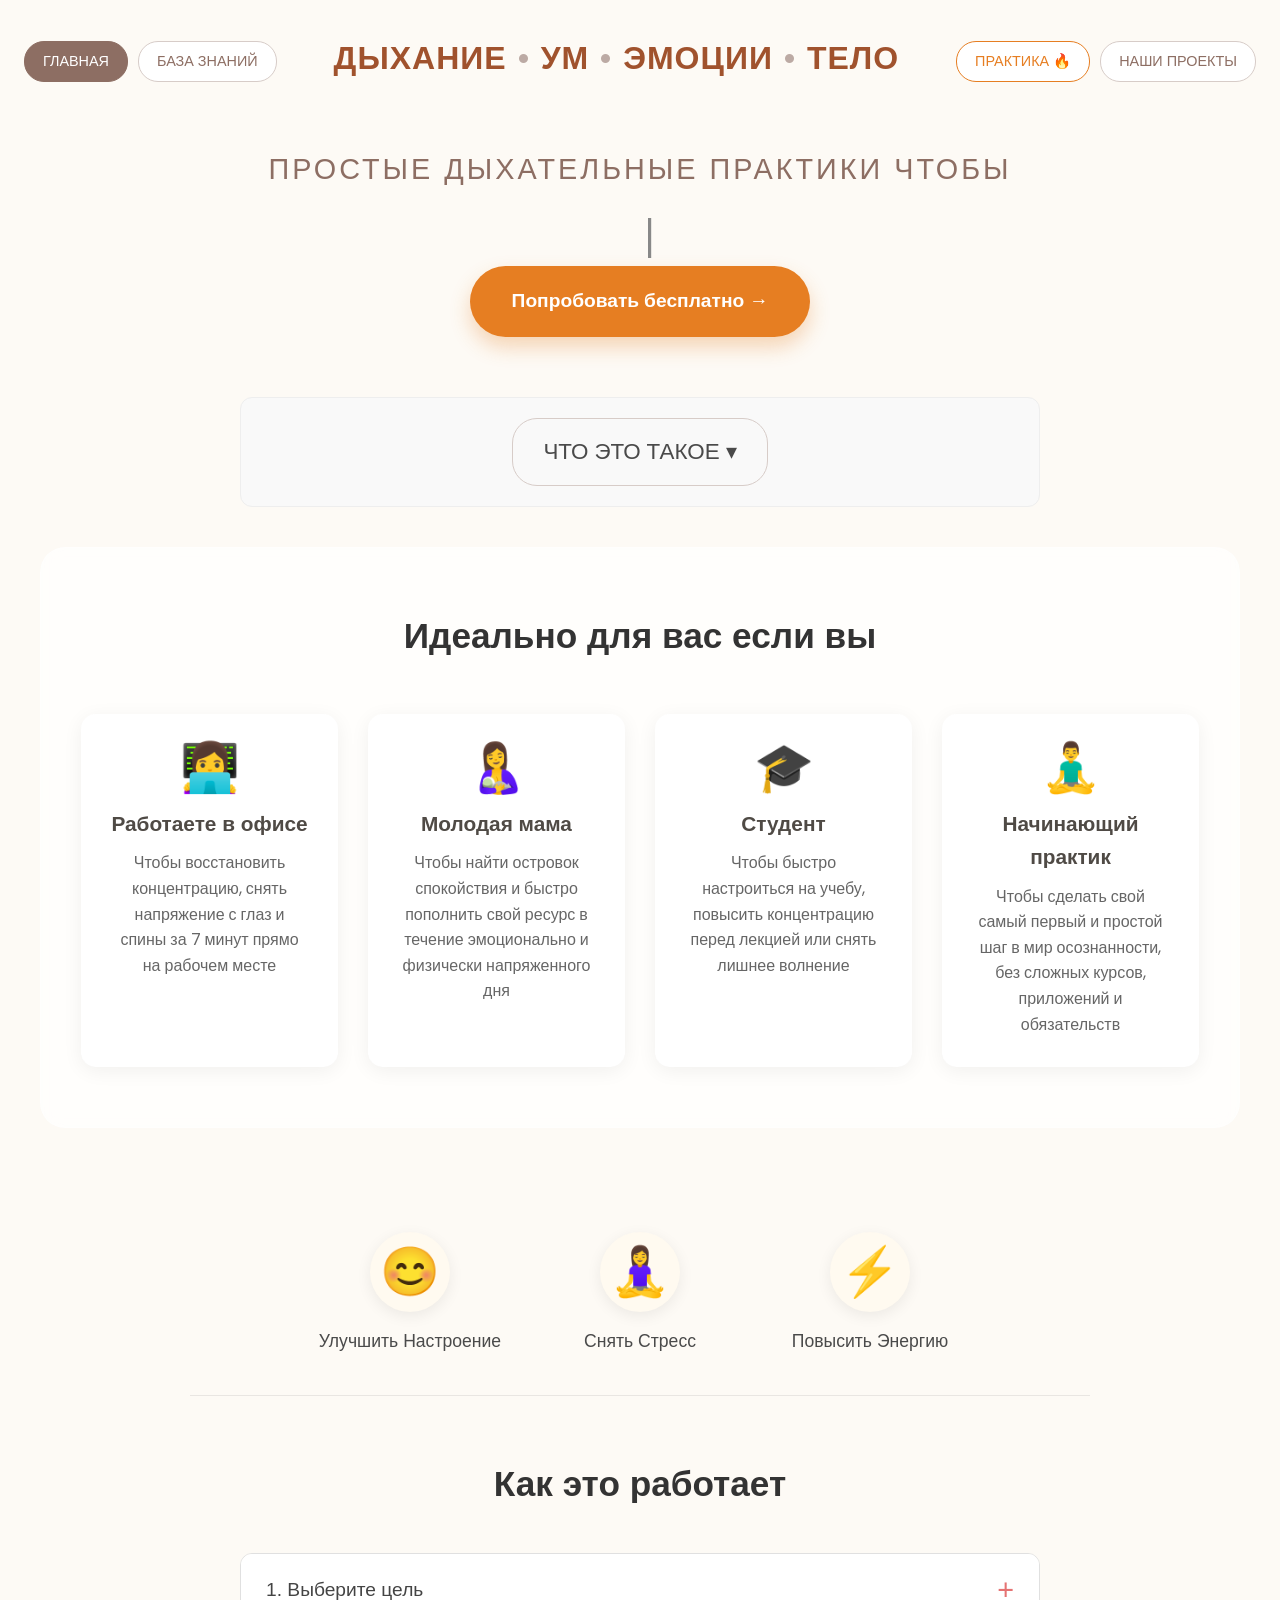
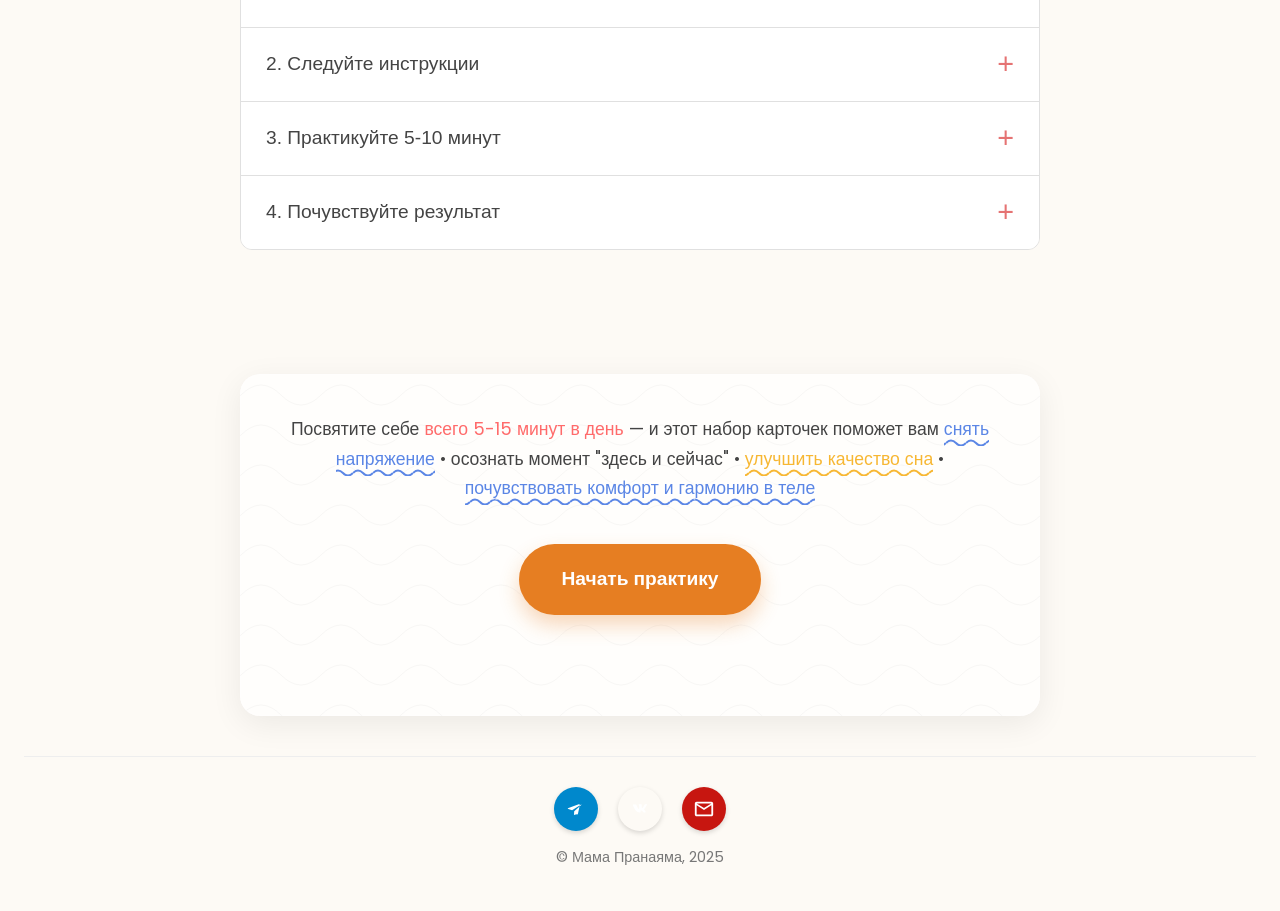
==== index.html @ 981c7efe "Add initial index.html structure and content" ====
<!DOCTYPE html>
<html lang="ru">
<head>
    <meta charset="UTF-8">
    <meta name="viewport" content="width=device-width, initial-scale=1.0">
    <title>Мама-Пранаяма — Главная</title>
    <link rel="preconnect" href="https://fonts.googleapis.com">
    <link rel="preconnect" href="https://fonts.gstatic.com" crossorigin>
    <link href="https://fonts.googleapis.com/css2?family=Poppins:wght@300;400;500;600;700&display=swap" rel="stylesheet">
    <link rel="stylesheet" href="style.css">
</head>
<body>
    <div class="container">
        <!-- HEADER -->
        <header class="site-header">
            <div class="top-nav-bar">
                <div class="nav-group-left">
                    <a href="index.html" class="nav-button current-page">ГЛАВНАЯ</a>
                    <a href="wiki.html" class="nav-button">БАЗА ЗНАНИЙ</a>
                </div>
                <h1 class="site-title">
                    <a class="site-title-link" href="index.html"> 
                      <span class="title-part">ДЫХАНИЕ</span><span class="title-separator"> • </span>
                      <span class="title-part">УМ</span><span class="title-separator"> • </span>
                      <span class="title-part">ЭМОЦИИ</span><span class="title-separator"> • </span>
                      <span class="title-part">ТЕЛО</span>
                    </a>
                </h1>
                <div class="nav-group-right">
                    <a href="practice.html" class="nav-button" style="border-color: #E67E22; color: #E67E22;">ПРАКТИКА 🔥</a>
                    <a href="projects.html" class="nav-button">НАШИ ПРОЕКТЫ</a>
                </div>
            </div>

            <!-- HERO SECTION -->
            <div class="hero-text-container">
                <div class="typing-headline-multiline">
                    <span class="headline-static-part">ПРОСТЫЕ ДЫХАТЕЛЬНЫЕ ПРАКТИКИ ЧТОБЫ</span>
                    <span class="typing-effect"></span>
                </div>
            </div>

            <!-- MAIN CTA BUTTON (NEW) -->
            <div class="hero-cta-container">
                <a href="practice.html" class="cta-button-main">Попробовать бесплатно →</a>
            </div>
        </header>

        <main>
            <!-- БЛОК: ЧТО ЭТО ТАКОЕ -->
            <section class="pranayama-explainer-section standalone">
                <div class="explainer-toggle">
                    ЧТО ЭТО ТАКОЕ <span class="arrow"> ▾ </span>
                </div>
                <div class="explainer-content">
                    <p><strong> Это - Пранаяма, древнее искусство управления жизненной энергией через дыхание для достижения физического здоровья, эмоционального равновесия, ясности ума</strong></p>
                    <p>С помощью этих техник вы научитесь дышать глубже и свободнее, снимать напряжение в теле и уме, и снижать уровень гормонов стресса</p>
                    <p><strong> Дыхание – это естественный способ управлять своим состоянием. С помощью карточек вы сможете освоить способы дыхания, чтобы чувствовать себя лучше – здесь и сейчас, без специальной подготовки 😀</strong></p>
                </div>
            </section>

            <!-- БЛОК: ДЛЯ КОГО -->
            <section class="for-whom-section">
                <h2>Идеально для вас если вы</h2>
                <div class="audience-container">
                    <div class="audience-card">
                        <div class="audience-icon">👩‍💻</div>
                        <h3>Работаете в офисе</h3>
                        <p>Чтобы восстановить концентрацию, снять напряжение с глаз и спины за 7 минут прямо на рабочем месте</p>
                    </div>
                    <div class="audience-card">
                        <div class="audience-icon">🤱</div>
                        <h3>Молодая мама</h3>
                        <p>Чтобы найти островок спокойствия и быстро пополнить свой ресурс в течение эмоционально и физически напряженного дня</p>
                    </div>
                    <div class="audience-card">
                        <div class="audience-icon">🎓</div>
                        <h3>Студент</h3>
                        <p>Чтобы быстро настроиться на учебу, повысить концентрацию перед лекцией или снять лишнее волнение</p>
                    </div>
                    <div class="audience-card">
                        <div class="audience-icon">🧘‍♂️</div>
                        <h3>Начинающий практик</h3>
                        <p>Чтобы сделать свой самый первый и простой шаг в мир осознанности, без сложных курсов, приложений и обязательств</p>
                    </div>
                </div>
            </section>

            <!-- БЛОК: БЫСТРЫЕ ВЫГОДЫ -->
            <section class="quick-benefits-section">
                <div class="benefit-item">
                    <div class="benefit-icon">😊</div>
                    <h3 class="benefit-title">Улучшить Настроение</h3>
                </div>
                <div class="benefit-item">
                    <div class="benefit-icon">🧘‍♀️</div>
                    <h3 class="benefit-title">Снять Стресс</h3>
                </div>
                <div class="benefit-item">
                    <div class="benefit-icon">⚡️</div>
                    <h3 class="benefit-title">Повысить Энергию</h3>
                </div>
            </section>
            
            <!-- БЛОК: КАК ЭТО РАБОТАЕТ -->
            <section class="how-it-works-accordion-section">
                <h2>Как это работает</h2>
                <div class="accordion-container">
                    <!-- Steps 1-4 Content (Preserved) -->
                    <div class="accordion-item">
                        <button class="accordion-header"><span class="accordion-title">1. Выберите цель</span><span class="accordion-icon">+</span></button>
                        <div class="accordion-content"><div class="content-inner"><img src="./images/placeholder-1.png" alt="Выбор цели" class="accordion-image"><p>Почувствовали негатив? Нужен покой? Хотите получить мощный энергетический буст —> жмите тег и выбирайте карточку</p></div></div>
                    </div>
                    <div class="accordion-item">
                        <button class="accordion-header"><span class="accordion-title">2. Следуйте инструкции</span><span class="accordion-icon">+</span></button>
                        <div class="accordion-content"><div class="content-inner"><img src="./images/placeholder-2.png" alt="Инструкция" class="accordion-image"><p>На каждой карточке простое и понятное описание техники</p></div></div>
                    </div>
                    <div class="accordion-item">
                        <button class="accordion-header"><span class="accordion-title">3. Практикуйте 5-10 минут</span><span class="accordion-icon">+</span></button>
                        <div class="accordion-content"><div class="content-inner"><img src="./images/icon-timer.svg" alt="Таймер" class="accordion-image"><p>Уделите себе всего несколько минут в любое время дня</p></div></div>
                    </div>
                    <div class="accordion-item">
                        <button class="accordion-header"><span class="accordion-title">4. Почувствуйте результат</span><span class="accordion-icon">+</span></button>
                        <div class="accordion-content"><div class="content-inner"><img src="./images/icon-result.svg" alt="Результат" class="accordion-image"><p>Ощутите мгновенное изменение своего состояния</p></div></div>
                    </div>
                </div>
            </section>

             <!-- БЛОК: ПРОДУКТ ИНТРО -->
            <section class="product-intro-section">
                <p class="intro-text">
                    Посвятите себе <span style="color: #FF6B6B;">всего 5-15 минут в день</span> — и этот набор карточек поможет вам
                    <span class="highlight-wavy color-blue">снять напряжение</span>
                    • осознать момент "здесь и сейчас" • <span class="highlight-wavy color-orange">улучшить качество сна</span>
                    • <span class="highlight-wavy color-blue">почувствовать комфорт и гармонию в теле</span>
                </p>
                <div class="hero-cta-container">
                    <a href="practice.html" class="cta-button-main">Начать практику</a>
                </div>
            </section>
        </main>

        <!-- FOOTER -->
        <footer>     
            <div class="contact-buttons">
                <a href="https://t.me/neuro25" target="_blank" class="contact-button contact-telegram"><svg viewBox="0 0 24 24" fill="currentColor" width="24" height="24"><path d="M9.78 18.65l.28-4.23l7.68-6.92c.34-.31-.07-.46-.52-.19L7.74 13.3L3.64 12c-.88-.25-.89-.86.2-1.08l11.1-4.07c.71-.26 1.36.22 1.15.94l-1.89 9.12c-.2 1.02-.83 1.28-1.7 0.77L9.78 18.65z"/></svg></a>
                <a href="https://vk.com/neuro25" target="_blank" class="contact-button contact-vk"><svg viewBox="0 0 24 24" fill="currentColor" width="24" height="24"><path d="M19.62 7.5c.12-.4 0-.58-.48-.58h-1.59c-.4 0-.59.21-.69.45c0 0-.81 1.98-1.96 3.3c-.38.38-.55.5-.76.5c-.1 0-.25-.12-.25-.46V7.5c0-.41-.12-.58-.46-.58h-2.54c-.26 0-.41.19-.41.37c0 .39.58.48.64 1.58v2.39c0 .52-.09.62-.3.62c-.55 0-1.88-2.01-2.67-4.31c-.15-.44-.31-.58-.73-.58H4.82c-.45 0-.54.21-.54.45c0 .42.54 2.54 2.49 5.33c1.31 1.9 3.16 2.92 4.84 2.92c.9 0 1-.2 1-.55v-1.26c0-.4.09-.48.37-.48c.21 0 .57.1 1.4.91c.95.95 1.11 1.38 1.64 1.38h1.59c.45 0 .67-.23.55-.67c-.14-.44-.65-1.09-1.33-1.85c-.37-.43-.51-.62 0-1.3c.71-.94 1.59-2.11 1.75-2.77z"/></svg></a>
                <a href="mailto:rom.neustroev@icloud.com" class="contact-button contact-email"><svg viewBox="0 0 24 24" fill="currentColor" width="24" height="24"><path d="M22 6c0-1.1-.9-2-2-2H4c-1.1 0-2 .9-2 2v12c0 1.1.9 2 2 2h16c1.1 0 2-.9 2-2V6zm-2 0l-8 5l-8-5h16zm0 12H4V8l8 5l8-5v10z"/></svg></a>
            </div>
            <p>© Мама Пранаяма, 2025</p>
        </footer>
    </div>
    <script src="script.js"></script>
</body>
</html>
---- style.css ----
/* Общие стили и сброс */

* {
    box-sizing: border-box;
    margin: 0;
    padding: 0;
}

html {
    scroll-behavior: smooth;
}

body {
    font-family: 'Poppins', -apple-system, BlinkMacSystemFont, 'Segoe UI', Roboto, Helvetica, Arial, sans-serif;
    line-height: 1.6;
    color: #4A4A4A;
    
    /* === ИЗМЕНЕНИЯ ЗДЕСЬ === */
    /* 1. Указываем путь к вашей сгенерированной картинке */
    background-image: url('https://25rom.github.io/texture-background.png'); 
    /* 2. Задаем базовый цвет фона, который будет виден, пока картинка грузится */
    background-color: #FFFBF5; 
    /* 3. Важное свойство, которое "прибивает" фон к окну браузера, чтобы он не прокручивался вместе с контентом */
    background-attachment: fixed;
    /* 4. Растягиваем картинку, чтобы она покрывала весь экран без искажений */
    background-size: cover;  /*cover
    
    display: flex;
    flex-direction: column;
    align-items: center;
    min-height: 100vh;
    padding: 20px;
}

/* body {
    font-family: 'Poppins', -apple-system, BlinkMacSystemFont, 'Segoe UI', Roboto, Helvetica, Arial, sans-serif;
    line-height: 1.6;
    color: #4A4A4A; /* Основной цвет текста на странице */
   /* background: linear-gradient(135deg, #FFF0E0 0%, #FFFAF0 100%);
  /*  display: flex;
   /* flex-direction: column;
 /*   align-items: center;
  /*  min-height: 100vh;
  /*  padding: 20px; /* ЗАКОММЕНТИРОВАЛ ЧТОБЫ ИСПОЛЬЗОВАТЬ ТЕКСТУРУ
/* }

.container {
    width: 100%;
    max-width: 1200px;
    margin: 0 auto;
    display: flex;
    flex-direction: column;
    flex-grow: 1;
}

/* Заголовок сайта и верхняя навигация */
.site-header {
    text-align: center;
    margin-bottom: 20px;
    width: 100%;
}

.top-nav-bar {
    display: flex;
    justify-content: space-between;
    align-items: center;
    margin-bottom: 25px;
    flex-wrap: wrap;
}

.nav-group-left,
.nav-group-right {
    display: flex;
    align-items: center;
    gap: 10px;
}

.site-title { /* Родительский H1 */
    font-size: 2em;
    font-weight: 600;
    letter-spacing: 1px;
    font-family: 'Poppins', sans-serif;
    margin: 0 15px;
    flex-grow: 1;
    text-align: center;
    min-width: 200px;
}

.site-title-link {
    text-decoration: none;
    color: #A0522D;
    position: relative;
    display: inline-block;
    padding-bottom: 8px;
    transition: letter-spacing 0.3s ease-out, color 0.3s ease-out;
    cursor: pointer;
}

.site-title-link .title-separator {
    color: #BCAAA4;
    transition: color 0.3s ease-out;
}

.site-title-link::after {
    content: '';
    position: absolute;
    left: 10%;
    width: 80%;
    bottom: 0;
    height: 1.5px;
    background-color: #E67E22;
    transform: scaleX(0);
    transform-origin: center;
    transition: transform 0.35s cubic-bezier(0.19, 1, 0.22, 1);
}

.site-title-link:hover {
    letter-spacing: 1.8px;
    color: #E67E22;
}

.site-title-link:hover .title-separator {
    color: #FFB74D;
}

.site-title-link:hover::after {
    transform: scaleX(1);
}

.nav-button {
    background-color: #FFFFFF;
    color: #8D6E63;
    padding: 8px 18px;
    text-decoration: none;
    border-radius: 20px;
    font-weight: 500;
    font-size: 0.9em;
    transition: background-color 0.2s, transform 0.2s, color 0.2s, border-color 0.2s, box-shadow 0.2s;
    border: 1.5px solid #D7CCC8;
    white-space: nowrap;
}

.nav-button:hover {
    background-color: #F5F5F5;
    color: #795548;
    border-color: #BCAAA4;
    transform: translateY(-1px);
    box-shadow: 0 2px 4px rgba(0,0,0,0.05);
}

.nav-button.active {
    background-color: #E0E0E0;
    color: #6D4C41;
    border: 1.5px solid #795548;
    box-shadow: 0 0 8px rgba(121, 85, 72, 0.2);
}

.tag-prompt {
    font-family: 'Poppins', sans-serif;
    font-size: 1.1em;
    font-weight: 600;
    color: #E67E22;
    margin-bottom: 15px;
    text-align: left;
    padding-left: 10px;
    -webkit-text-stroke: 1px #8B4513;
    text-stroke: 1px #8B4513;
    paint-order: stroke fill;
    letter-spacing: 0.5px;
}

.tags-navigation {
    display: flex;
    flex-wrap: wrap;
    justify-content: center;
    gap: 10px 15px;
    margin-bottom: 30px;
}

.tag {
    background-color: var(--tag-color, #E0E0E0);
    color: #fff;
    padding: 10px 20px;
    border: 3px solid transparent;
    border-radius: 25px;
    cursor: pointer;
    font-size: 0.9em;
    font-weight: 500;
    transition: transform 0.2s ease-in-out, box-shadow 0.2s ease-in-out, background-color 0.2s ease-in-out, filter 0.2s ease-in-out, border-color 0.2s ease-in-out;
    text-shadow: 1px 1px 2px rgba(0,0,0,0.1);
}

.tag:hover {
    transform: translateY(-2px) scale(1.05);
    box-shadow: 0 4px 10px rgba(0, 0, 0, 0.15);
}

.tag.active {
    border: 3px solid #FFFFFF;
    box-shadow: 0 0 10px var(--tag-color, #777), 0 0 5px rgba(0,0,0,0.3);
    filter: brightness(1.1);
    transform: scale(1.03);
}
.tag.reset-filter {
    background-color: #777;
    color: white;
    border-color: transparent;
}
.tag.reset-filter:hover {
     background-color: #555;
     box-shadow: 0 4px 10px rgba(0, 0, 0, 0.15);
}

/* Контент с пранаямами (index.html) */
.pranayama-content h2 {
    text-align: center;
    font-size: 2em;
    color: #333;
    margin-bottom: 30px;
    font-weight: 400;
}

.pranayama-grid {
    display: grid;
    grid-template-columns: repeat(auto-fill, minmax(280px, 1fr)); /* Возвращаем auto-fill для правильной сетки */
    gap: 25px;
    justify-content: center; /* Центрируем группу карточек */
}

    /* =================================================================== */
/* === СТИЛИ ДЛЯ СЕКЦИИ "ТИПЫ ПРАКТИК" С ФОНОВЫМ ИЗОБРАЖЕНИЕМ === */
/* =================================================================== */

.pranayama-types-section {
    /* 1. Добавляем ваше фоновое изображение по прямой ссылке */
    background-image: url('https://25rom.github.io/texture-background01.jpeg');
    
    /* 2. Настраиваем его отображение */
    background-size: cover; /* Растягивает картинку, чтобы она полностью покрыла блок */
    background-position: center center; /* Центрирует картинку */
    
    /* 3. Добавляем отступы, скругление и тень для красоты */
    padding: 50px 20px; /* Вертикальные отступы 50px, горизонтальные 20px */
    border-radius: 15px; /* Скругляем углы всего блока */
    margin: 40px 0; /* Добавляем внешние отступы, чтобы отделить от других секций */
    box-shadow: 0 5px 20px rgba(0, 0, 0, 0.08);
    text-align: center;
}

/* --- Улучшаем читаемость заголовка на новом фоне --- */
.pranayama-types-section h2 {
    color: #333; /* Убеждаемся, что цвет контрастный */
    /* Добавляем легкую тень под текстом, чтобы он "отделился" от фона */
    text-shadow: 0px 1px 3px rgba(255, 255, 255, 0.6); 
    margin-bottom: 30px; /* Увеличиваем отступ до кнопок */
}

    
/* =================================================================== */
/* === ОБНОВЛЕННЫЕ СТИЛИ ДЛЯ КАРТОЧЕК ПРАНАЯМ С ФОНОВЫМ ИЗОБРАЖЕНИЕМ === */
/* =================================================================== */

.pranayama-block {
    /* --- ИЗМЕНЕНИЯ В ОСНОВНОМ БЛОКЕ --- */
    /* Убираем сплошной цвет фона */
    /* background-color: #ffffff; */ 

    /* 1. Добавляем ваше фоновое изображение по прямой ссылке */
    background-image: url('https://25rom.github.io/texture-background0.jpeg');
    
    /* 2. Настраиваем его отображение */
    background-size: cover; /* Растягивает картинку, чтобы она полностью покрыла блок */
    background-position: center center; /* Центрирует картинку */
    background-repeat: no-repeat; /* Запрещает повторение */
    
    /* 3. Остальные стили для позиционирования и анимации */
    border-radius: 12px;
    padding: 50px 20px 40px 20px;
    text-align: center;
    text-decoration: none;
    color: #333;
    box-shadow: 0 5px 15px rgba(0, 0, 0, 0.08);
    transition: top 0.3s ease-in-out, box-shadow 0.3s ease-in-out, opacity 0.3s ease-in-out;
    display: flex;
    flex-direction: column;
    justify-content: center;
    min-height: 170px;
    position: relative; /* Необходимо для работы псевдо-элемента и дочерних absolute-элементов */
    top: 0;
  /*  overflow: hidden; /* Скрывает все, что выходит за пределы скругленных углов (важно для ::before) */
    z-index: 1;
}

/* --- ДОБАВЛЕН ПСЕВДО-ЭЛЕМЕНТ ДЛЯ УЛУЧШЕНИЯ ЧИТАЕМОСТИ --- */
/* Этот слой находится между фоновой картинкой и текстом */
.pranayama-block::before {
    content: '';
    position: absolute;
    top: 0;
    left: 0;
    width: 100%;
    height: 100%;
    /* Белый полупрозрачный слой. 0.7 - 70% непрозрачности. Можете поставить 0.8, если текст плохо видно. */
    background-color: rgba(255, 255, 255, 0.7); 
    z-index: -1; /* Помещаем этот слой ПОД текстом, но НАД фоновой картинкой */
    transition: background-color 0.3s ease; /* Плавный переход для hover-эффекта */
}

/* --- ЭФФЕКТ ПРИ НАВЕДЕНИИ --- */
.pranayama-block:hover {
    top: -5px;
    box-shadow: 0 8px 25px rgba(0, 0, 0, 0.12);
    z-index: 9999;
}

/* При наведении делаем белый слой чуть более прозрачным, чтобы картинка стала четче */
.pranayama-block:hover::before {
    background-color: rgba(255, 255, 255, 0.5);
}


/* --- ИСПРАВЛЕННЫЕ СТИЛИ ДЛЯ ВНУТРЕННЕГО КОНТЕНТА --- */
/* Убеждаемся, что весь текст и иконки находятся НАД фоном */

.pranayama-block h3 {
    font-size: 1.4em;
    font-weight: 500;
    margin: 0;
    position: relative; /* Добавляем, чтобы z-index сработал */
    z-index: 9999; /* Явно указываем, что заголовок находится выше фона */
}

.pranayama-top-info {
    position: absolute;
    top: 15px;
    left: 15px;
    display: flex;
    align-items: center;
    gap: 8px;
    z-index: 9999; /* Этот z-index уже был, он достаточно высокий, все отлично */
}
.pranayama-class-label {
    padding: 4px 10px;
    font-size: 0.75em;
    font-weight: 600;
    color: white;
    border-radius: 5px;
    text-transform: uppercase;
    letter-spacing: 0.5px;
}
.label-basic { background-color: #808000; }
.label-balancing { background-color: #40E0D0; }
.label-activating { background-color: #FFA500; }
.label-calming { background-color: #B0C4DE; }

.level-indicator {
    position: relative;
    display: inline-flex;
    align-items: center;
    cursor: default;
}
.level-icon { font-size: 1.2em; line-height: 1; }
.level-tooltip-text {
    visibility: hidden; opacity: 0; width: 260px; background-color: #444;
    color: #fff; text-align: left; border-radius: 6px; padding: 10px 15px;
    position: absolute; z-index: 9999;
    bottom: 140%; left: 50%;
    transform: translateX(-50%);
    transition: opacity 0.3s ease-in-out, visibility 0.3s ease-in-out;
    box-shadow: 0 2px 8px rgba(0,0,0,0.2); font-size: 0.8em; line-height: 1.5;
}
.level-tooltip-text strong { color: #FFD700; display: block; margin-bottom: 5px; }
.level-indicator:hover .level-tooltip-text { visibility: visible; opacity: 1; }

.tooltip-icon-container {
    position: absolute;
    top: 15px;
    right: 15px;
    cursor: pointer;
    z-index: 9999;
}
.tooltip-icon {
    display: inline-block; width: 22px; height: 22px; border-radius: 50%;
    background-color: #A0A0A0; color: white; text-align: center;
    line-height: 22px; font-size: 0.9em; font-weight: bold; transition: background-color 0.2s;
}
.tooltip-icon-container:hover .tooltip-icon { background-color: #777; }

.tooltip-text {
    visibility: hidden; opacity: 0;
    width: 280px; 
    background-color: #3f3f3f;
    color: #f0f0f0;
    text-align: left;
    border-radius: 8px;
    padding: 15px;
    position: absolute; z-index: 9999;
    bottom: 130%;
    right: 0;
    transition: opacity 0.35s cubic-bezier(0.25, 0.8, 0.25, 1),
                visibility 0.35s cubic-bezier(0.25, 0.8, 0.25, 1),
                transform 0.35s cubic-bezier(0.25, 0.8, 0.25, 1);
    box-shadow: 0 8px 25px rgba(0,0,0,0.3);
    font-size: 0.7em; 
    line-height: 1.5; 
    transform: translateY(10px);
}

.tooltip-icon-container:hover .tooltip-text {
    visibility: visible;
    opacity: 1;
    transform: translateY(0);
}

.tooltip-text strong {
    color: #FFC107;
    display: block;
    margin-bottom: 4px;
    font-size: 1.05em;
    border-bottom: 1px solid #555;
    padding-bottom: 6px;
}

.tooltip-text p {
    margin-bottom: 4px;
    /* white-space: nowrap;    // Убедись, что это закомментировано или удалено для переноса */
}
.tooltip-text p:last-child {
    margin-bottom: 0;
}

.tooltip-text::after {
    content: "";
    position: absolute;
    top: 100%;
    right: 15px;
    border-width: 7px;
    border-style: solid;
    border-color: #3f3f3f transparent transparent transparent;
}


.pranayama-block.filtered-out {
    opacity: 0.25;
    pointer-events: none;
    transform: scale(0.95) translateY(0);
}

.pranayama-duration {
    position: absolute;
    bottom: 15px;
    left: 15px;
    display: flex;
    align-items: center;
    font-size: 0.8em;
    color: #555;
    background-color: rgba(240, 240, 240, 0.9);
    padding: 5px 8px;
    border-radius: 6px;
    z-index: 5;
}

.duration-icon {
    margin-right: 6px;
    font-size: 1.1em;
    line-height: 1;
}
.duration-text {
    font-weight: 500;
}

/* Стили для контентных страниц (friends.html, projects.html, 101.html) */
.content-page {
    padding: 20px 0;
    flex-grow: 1;
}
.content-page h2 {
    text-align: center;
    font-size: 2.2em;
    color: #333;
    margin-bottom: 40px;
    font-weight: 500;
}

.content-grid {
    display: grid;
    grid-template-columns: repeat(auto-fit, minmax(280px, 1fr));
    gap: 25px;
}

.content-block {
    background-color: #ffffff;
    border-radius: 10px;
    padding: 25px 20px;
    text-align: center;
    text-decoration: none;
    color: #333;
    box-shadow: 0 4px 12px rgba(0, 0, 0, 0.07);
    transition: transform 0.2s ease-in-out, box-shadow 0.2s ease-in-out;
    display: flex;
    flex-direction: column;
    justify-content: center;
    align-items: center;
    min-height: 120px;
}

.content-block:hover {
    transform: translateY(-4px);
    box-shadow: 0 6px 20px rgba(0, 0, 0, 0.1);
}

.content-block h3 {
    font-size: 1.3em;
    font-weight: 500;
    margin: 0;
}

/* Кнопки контактов в футере */
.contact-buttons {
    display: flex;
    justify-content: center;
    gap: 20px;
    margin-bottom: 15px;
}

.contact-button {
    display: inline-flex;
    align-items: center;
    justify-content: center;
    width: 44px;
    height: 44px;
    border-radius: 50%;
    color: white;
    text-decoration: none;
    transition: background-color 0.2s, transform 0.2s;
    box-shadow: 0 2px 5px rgba(0,0,0,0.15);
}

.contact-button svg {
    width: 22px;
    height: 22px;
}

.contact-button:hover {
    transform: translateY(-2px);
    box-shadow: 0 4px 8px rgba(0,0,0,0.2);
}

.contact-telegram { background-color: #0088cc; }
.contact-telegram:hover { background-color: #0077b3; }
.contact-email { background-color: #c71610; }
.contact-email:hover { background-color: #b3120e; }

/* Подвал */
footer {
    text-align: center;
    margin-top: auto;
    padding: 30px 0 10px 0;
    color: #777;
    font-size: 0.9em;
    border-top: 1px solid #eee;
    width: 100%;
}

/* Адаптивность */
@media (max-width: 992px) {
    .site-title { font-size: 1.8em; }
    .nav-button { padding: 7px 15px; font-size: 0.85em; }
}

@media (max-width: 768px) {
    .top-nav-bar { flex-direction: column; gap: 15px; }
    .nav-group-left, .nav-group-right { width: 100%; justify-content: center; }
    .site-title { font-size: 1.9em; margin-bottom: 10px; order: -1; }
    .tag-prompt { text-align: center; margin-top: 10px; }
    .pranayama-content h2, .content-page h2 { font-size: 1.8em; }
    .pranayama-grid { /* На мобильных auto-fit может быть предпочтительнее, чтобы избежать пустого пространства справа, если последняя строка неполная */
        grid-template-columns: repeat(auto-fit, minmax(250px, 1fr)); 
        gap: 20px;
        /* justify-content: center; -- Для auto-fit обычно не так критично, как для auto-fill */
    }
    .content-grid { grid-template-columns: repeat(auto-fit, minmax(250px, 1fr)); gap: 20px; }
    .tooltip-text { width: calc(100vw - 60px) !important; max-width: 300px !important; }
}
/* Стили для иконки чакры (глаз) и ее тултипа */
/* ================================================================ */
/* ИСПРАВЛЕННЫЕ И АДАПТИРОВАННЫЕ СТИЛИ ДЛЯ ТУЛТИПА ЧАКРЫ (👁)   */
/* ================================================================ */

.chakra-info-container {
    position: absolute;
    bottom: 15px;      
    right: 15px;       
    z-index: 9999; /* Чуть выше, чем другие элементы карточки, но ниже тултипа */
    cursor: default; 
}

.chakra-eye-icon {
    display: inline-block;
    font-size: 1.6em; /* Размер иконки "глаз", можно настроить */
    line-height: 1;
    color: #757575; /* Цвет иконки "глаз", можно настроить */
    transition: transform 0.2s ease-out, color 0.2s ease-out;
}

.chakra-info-container:hover .chakra-eye-icon {
    transform: scale(1.15);
    color: #333;
}

.chakra-tooltip-text {
    /* --- ИСХОДНОЕ СОСТОЯНИЕ: СКРЫТ --- */
    visibility: hidden; 
    opacity: 0;
    
    /* --- ВНЕШНИЙ ВИД (как у .tooltip-text) --- */
    width: auto; /* Автоматическая ширина по содержимому */
    min-width: 160px; /* Минимальная ширина для читаемости */
    max-width: 280px; /* Максимальная ширина, как у эталона */
    background-color: #3f3f3f;
    color: #f0f0f0;
    text-align: left;
    border-radius: 8px;
    padding: 10px 15px; /* Внутренние отступы, как у эталона (или чуть меньше, например 10px 12px) */
    box-shadow: 0 5px 15px rgba(0,0,0,0.25); /* Тень */
    font-size: 0.8em;  /* Размер шрифта, можно немного увеличить до 0.85em, если нужно */
    line-height: 1.5;  /* Межстрочный интервал */
    white-space: normal; /* Для переноса строк */

    /* --- ПОЗИЦИОНИРОВАНИЕ (ВАЖНО!) --- */
    position: absolute; 
    z-index: 9999;       /* Выше чем иконка и другие элементы */
    bottom: 115%;      /* Расположение НАД родительским .chakra-info-(т.е. над иконкой "👁") 
                           Подбирай значение (110%-130%), чтобы было комфортно и стрелочка смотрела куда надо */
    right: -5px;       /* Сдвигаем немного вправо относительно правого края иконки, чтобы выровнять по аналогии с .tooltip-text (который right:0 от своего контейнера)
                           Можешь экспериментировать с этим значением (0, -5px, 5px) */
    
    /* --- АНИМАЦИЯ (как у .tooltip-text) --- */
    transform: translateY(10px); /* Начальное смещение вниз для анимации "вылета" */
    transition: opacity 0.3s cubic-bezier(0.25, 0.8, 0.25, 1),
                visibility 0.3s cubic-bezier(0.25, 0.8, 0.25, 1), /* Немного короче, чтобы быстрее скрывался */
                transform 0.3s cubic-bezier(0.25, 0.8, 0.25, 1);
    pointer-events: none; /* Чтобы не мешал событиям мыши */
}

.chakra-info-container:hover .chakra-tooltip-text {
    visibility: visible;
    opacity: 1;
    transform: translateY(0); /* Возвращаем на место при наведении */
}

.chakra-tooltip-text strong { /* Для заголовка "☸ ЧАКРА:" */
    color: #FFD700; /* Желтый цвет, как у эталона */
    display: block;
    font-size: 1.05em; /* Размер шрифта заголовка */
    
    /* --- ЛИНИЯ-РАЗДЕЛИТЕЛЬ И ОТСТУПЫ (как у .tooltip-text strong) --- */
    border-bottom: 1px solid #555; /* Линия-разделитель */
    margin-bottom: 4px;   /* Отступ ПОД текстом заголовка ДО линии */
    padding-bottom: 6px;  /* Отступ ПОД линией ДО первого названия чакры */
}
/* ЭТУ ШТУКУ ВСТАВИЛ
.tooltip-text p {
    margin-bottom: 4px;
    /* white-space: nowrap;    // Убедись, что это закомментировано или удалено для переноса */
}
.tooltip-text p:last-child {
    margin-bottom: 0;
}
/* ЭТУ ШТУКУ ВСТАВИЛ
/* --- СТРЕЛОЧКА (как у .tooltip-text::after, но центрируем) --- */
.chakra-tooltip-text::after {
    content: "";
    position: absolute;
    top: 100%; /* Снизу тултипа */
    /* Центрируем стрелку относительно тултипа */
    left: 50%; 
    transform: translateX(-50%); 
    /* Если тултип выравнивается по правому краю иконки, 
       то стрелку можно привязать к правому краю, как у эталона:
       right: 15px; (убери left и transform) - НО ДЛЯ НАШЕГО СЛУЧАЯ ЦЕНТР ЛУЧШЕ */

    border-width: 7px;
    border-style: solid;
    border-color: #3f3f3f transparent transparent transparent; /* Треугольник, указывающий вниз (к иконке) */
}

/* Стиль для названий чакр - НЕБЕСНО-ГОЛУБОЙ ТЕПЛОГО ОТТЕНКА */
.chakra-tooltip-text span[style*="color"] { /* Применяем к спанам с инлайн-стилем цвета, если он там остался */
  /*  color: #87CEEB !important; /* Небесно-голубой. '!important' на всякий случай, если инлайн-стиль будет мешать */
}
/* Если инлайн-стилей цвета в HTML для чакр уже нет, а есть класс .chakra-name, то: */
/*
.chakra-tooltip-text .chakra-name {
    color: #87CEEB; // SkyBlue
    // Или более теплый оттенок:
    // color: #ADD8E6; // LightBlue
    // color: #B0E0E6; // PowderBlue
}
*/

@media (max-width: 480px) {
    body { padding: 10px; }
    .site-title { font-size: 1.5em; }
    .nav-button { padding: 6px 12px; font-size: 0.8em; }
    .nav-group-left, .nav-group-right { flex-wrap: wrap; gap: 8px; }
    .tag-prompt { font-size: 1em; }
    .tag { padding: 7px 12px; font-size: 0.8em; }
    .pranayama-block, .content-block { min-height: 100px; }
    .pranayama-block h3, .content-block h3 { font-size: 1.1em; }
    .pranayama-top-info { top: 10px; left: 10px; gap: 6px;}
    .tooltip-icon-{ top: 10px; right: 10px; }
    .tooltip-text, .level-tooltip-text { width: calc(100vw - 40px) !important; max-width: 250px !important; }
    .pranayama-duration { bottom: 10px; left: 10px; font-size: 0.75em; }
}

/* --- Базовый слой для ВСЕХ карточек --- */
.pranayama-block {
    position: relative; /* Обязательно, чтобы z-index сработал */
    z-index: 1;         /* Начальный слой для всех карточек */
}

/* =================================================================== */
/* ===       ИНФОГРАФИКА С СИЛУЭТОМ (ИСПРАВЛЕННЫЕ ТУЛТИПЫ)        === */
/* =================================================================== */

.silhouette-infographic-section {
    text-align: center;
    padding: 60px 20px;
    margin-top: 40px;
}

.infographic-container {
    position: relative;
    max-width: 500px;
    margin: 0 auto;
    opacity: 0.85;
    background-image: url('pranayama-infographic.png');
    background-size: contain;
    background-position: center;
    background-repeat: no-repeat;
    aspect-ratio: 1 / 1;
}

.interactive-marker {
    position: absolute;
    transform: translate(-50%, -50%);
    z-index: 20; /* Поднимаем маркеры выше */
}

.interactive-marker:hover {
    z-index: 20; /* При наведении маркер становится еще выше */
}

.marker-dot {
    width: 20px;
    height: 20px;
    background-color: rgba(255, 122, 89, 0.7);
    border-radius: 50%;
    border: 2px solid white;
    box-shadow: 0 0 0 5px rgba(255, 122, 89, 0.3);
    cursor: pointer;
    transition: transform 0.3s ease;
}

/* ОБЩИЕ СТИЛИ ДЛЯ ТУЛТИПА */
.tooltip-content {
    position: absolute;
    width: 260px;
    padding: 18px;
    border-radius: 12px;
    text-align: left;
    background-color: rgba(255, 255, 255, 0.85);
    backdrop-filter: blur(8px);
    -webkit-backdrop-filter: blur(8px);
    border: 1px solid rgba(255, 255, 255, 0.9);
    box-shadow: 0 4px 15px rgba(0,0,0,0.1);
    opacity: 0;
    visibility: hidden;
    transition: opacity 0.3s ease, transform 0.3s ease;
    pointer-events: none; /* Важно, чтобы не мешать другим :hover */
}

/* СТРЕЛОЧКА */
.tooltip-content::after {
    content: '';
    position: absolute;
    border-width: 8px;
    border-style: solid;
}

/* Модификатор: открывается ВПРАВО */
.tooltip-opens-right .tooltip-content {
    top: 50%;
    left: 140%;
    transform: translate(10px, -50%);
}
.tooltip-opens-right .tooltip-content::after {
    top: 50%; right: 100%;
    transform: translateY(-50%);
    border-color: transparent rgba(255, 255, 255, 0.85) transparent transparent;
}

/* Модификатор: открывается ВЛЕВО */
.tooltip-opens-left .tooltip-content {
    top: 50%;
    right: 140%;
    transform: translate(-10px, -50%);
}
.tooltip-opens-left .tooltip-content::after {
    top: 50%; left: 100%;
    transform: translateY(-50%);
    border-color: transparent transparent transparent rgba(255, 255, 255, 0.85);
}

/* Текст внутри тултипа */
.tooltip-content h4 {
    margin-top: 0; margin-bottom: 10px; padding-bottom: 8px;
    color: #2c2c2c;
    font-weight: 600;
    text-align: center;
    border-bottom: 1px solid rgba(0,0,0,0.08);
}
.tooltip-content p {
    font-size: 0.95rem;
    color: #3f3f3f;
    line-height: 1.5;
    margin: 0;
    white-space: normal;
}

/* Показываем тултип при наведении на маркер */
.interactive-marker:hover .tooltip-content {
    opacity: 1;
    visibility: visible;
    transform: translate(0, -50%);
    pointer-events: auto;
}

/* =================================================================== */
/* === ФИНАЛЬНЫЙ ИСПРАВЛЕННЫЙ CSS ДЛЯ ИНФОГРАФИКИ (v3) === */
/* =================================================================== */

/* --- Стили для секции с инфографикой --- */
.silhouette-infographic-section {
    text-align: center;
    padding: 0 20px 60px 20px; 
    margin-top: 20px; 
}

.infographic-{
    position: relative;
    max-width: 500px;
    margin: 0 auto;
    opacity: 0.85;
    background-image: url('pranayama-infographic.png');
    background-size: contain;
    background-position: center;
    background-repeat: no-repeat;
    aspect-ratio: 1 / 1;
}

.interactive-marker {
    position: absolute;
    transform: translate(-50%, -50%);
}

.marker-dot {
    width: 20px;
    height: 20px;
    background-color: rgba(255, 122, 89, 0.7);
    border-radius: 50%;
    border: 2px solid white;
    box-shadow: 0 0 0 5px rgba(255, 122, 89, 0.3);
    cursor: pointer;
    transition: transform 0.3s ease;
}

/* --- ОБЩИЕ стили для всех тултипов (ФИНАЛЬНЫЙ ДИЗАЙН) --- */
.tooltip-content {
    position: absolute;
    
    /* ФИКС ЧИТАЕМОСТИ И ДИЗАЙНА */
    background-color: rgba(255, 255, 255, 0.75); /* Полупрозрачный фон */
    backdrop-filter: blur(8px);                  /* Эффект "матового стекла" */
    -webkit-backdrop-filter: blur(8px);
    
    /* РАМКА И СВЕЧЕНИЕ (как у активного тега) */
    border: 2px solid #FFFFFF;                  
    box-shadow: 0 0 12px rgba(100, 150, 200, 0.3), 0 4px 10px rgba(0,0,0,0.1);
    
    /* ФИКС ШИРИНЫ */
    width: 260px; /* Задаем комфортную ширину по умолчанию */
    
    padding: 18px;
    border-radius: 12px;
    text-align: left;
    
    opacity: 0;
    visibility: hidden;
    transition: opacity 0.3s ease, transform 0.3s ease;
}

/* --- СТРЕЛОЧКА-УКАЗАТЕЛЬ --- */
.tooltip-content::after {
    content: '';
    position: absolute;
    border-width: 8px;
    border-style: solid;
}

/* --- Модификатор: открывается ВПРАВО --- */
.tooltip-opens-right .tooltip-content {
    top: 50%;
    left: 140%;
    transform: translate(10px, -50%);
}
.tooltip-opens-right .tooltip-content::after {
    top: 50%;
    right: 100%;
    transform: translateY(-50%);
    border-color: transparent white transparent transparent; /* Сделали стрелку непрозрачной */
}

/* --- Модификатор: открывается ВЛЕВО --- */
.tooltip-opens-left .tooltip-content {
    top: 50%;
    right: 140%;
    left: auto;
    transform: translate(-10px, -50%);
}
.tooltip-opens-left .tooltip-content::after {
    top: 50%;
    left: 100%;
    transform: translateY(-50%);
    border-color: transparent transparent transparent white; /* Сделали стрелку непрозрачной */
}

/* --- Стили для текста внутри тултипа --- */
.tooltip-content h4 {
    margin-top: 0;
    margin-bottom: 8px;
    color: #2c2c2c;
    font-weight: 600;
    text-align: center; /* <<< ВОТ ЭТО ИЗМЕНЕНИЕ */
    border-bottom: 1px solid rgba(0,0,0,0.08); /* Добавим легкий разделитель */
    padding-bottom: 8px;  /* <<< ВОТ ЭТО ИЗМЕНЕНИЕ */
}
.tooltip-content p {
    display: flex;
    align-items: flex-start;
    gap: 8px;
    font-size: 0.95rem; /* Немного увеличим текст для читаемости */
    color: #3f3f3f;
    line-height: 1.5;
    margin: 0;
    white-space: normal; /* Разрешаем перенос текста */
}

/* --- Эффект при наведении --- */
/* --- Эффект при наведении (для десктопа) --- */
.interactive-marker:hover .marker-dot {
    transform: scale(1.1);
}
.interactive-marker:hover .tooltip-content {
    opacity: 1;
    visibility: visible;
    transform: translate(0, -50%);
}

/* !!! НОВОЕ ПРАВИЛО ДЛЯ КЛИКА (для мобильных) !!! */
.interactive-marker.is-active .tooltip-content {
    opacity: 1;
    visibility: visible;
    transform: translate(0, -50%);
}

/* =================================================================== */
/* === СТИЛИ ДЛЯ ИНТЕРАКТИВНОГО ЗАГОЛОВКА (остаются без изменений) === */
/* =================================================================== */

.hero-text-{
    text-align: center;
    padding: 40px 20px 20px 20px;
}

.typing-headline-multiline {
    display: flex;
    flex-direction: column;
    align-items: center;
    text-align: center;
    justify-content: center;
    min-height: 120px; 
}

.headline-static-part {
    font-size: 1.8rem;
    font-weight: 300;
    color: #8D6E63;
    text-transform: uppercase;
    letter-spacing: 3px;
    margin-bottom: 15px;
}

.typing-effect {
    font-size: 2.8rem;
    font-weight: 500;
    text-transform: uppercase;
    position: relative;
    color: #F2C94C;
}

.typing-effect::after {
    content: '|';
    position: absolute;
    right: -15px;
    top: -5px;
    font-weight: 300;
    font-size: 2.8rem;
    color: #888;
    animation: blink 0.7s infinite;
}

@keyframes blink {
    0% { opacity: 1; }
    49% { opacity: 1; }
    50% { opacity: 0; }
    100% { opacity: 0; }
}

/* ======================= КОНЕЦ БЛОКА СТИЛЕЙ ======================= */

/* =================================================================== */
/* === СТИЛИ ДЛЯ БЛОКА "ТИПЫ ПРАНАЯМ" === */
/* =================================================================== */

/* =================================================================== */
/* === СТИЛИ ДЛЯ БЛОКА "4 ТИПА ПРАКТИК" (ФИНАЛЬНАЯ ВЕРСИЯ) === */
/* =================================================================== */

.pranayama-types-section {
    padding: 20px 20px;
    text-align: center;
    background-color: #FFFBF5;
    border-radius: 20px;
    margin: 20px 0 0 0; /* Убираем нижний отступ, чтобы блок был ближе к тегам */
}

.pranayama-types-section h2 {
    font-size: 2.2rem;
    font-weight: 500;
    color: #333;
    margin-bottom: 40px;
}

.types-grid-container{
    display: grid;
    grid-template-columns: repeat(2, 1fr);
    /* ИЗМЕНЕНИЕ: Уменьшаем высоту блоков, как вы и хотели */
    grid-template-rows: repeat(2, 112px); 
    gap: 22px;
    max-width: 900px;
    margin: 0 auto;
}

/* Стили для ссылок-карточек */
.type-card {
    text-decoration: none;
    color: white;
    position: relative;
    border-radius: 25px;
    overflow: hidden;
    padding: 20px;
    /* ИЗМЕНЕНИЕ: Заголовок теперь будет по центру карточки */
    display: flex;
    justify-content: center; 
    align-items: center;
    text-align: center;
    transition: transform 0.3s ease, box-shadow 0.3s ease;
}

.type-card:hover {
    transform: translateY(-5px);
    box-shadow: 0 10px 30px rgba(0,0,0,0.15);
}

/* === НОВЫЙ ЭФФЕКТ ПОЯВЛЕНИЯ ОПИСАНИЯ === */
/* Описание будет появляться поверх, а не сдвигать текст */
.type-card .type-description {
    position: absolute;
    top: 0;
    left: 0;
    width: 100%;
    height: 100%;
    background-color: rgba(0, 0, 0, 0.55); /* Полупрозрачное затемнение */
    display: flex;
    justify-content: center;
    align-items: center;
    padding: 15px;
    opacity: 0; /* Скрыто по умолчанию */
    transition: opacity 0.3s ease-in-out;
}

.type-card:hover .type-description {
    opacity: 1; /* Появляется при наведении */
}

.type-description p {
    font-size: 0.9rem;
    line-height: 1.5;
    margin: 0;
    color: white; /* Текст на затемненном фоне будет белым */
}

/* Задаем цвета для каждого типа */
.type-card.basic { background-color: #808000; }
.type-card.activating { background-color: #FFC107; }
.type-card.balancing { background-color: #40E0D0; }
.type-card.calming { background-color: #B0C4DE; }

.type-card h3 {
    /* ИЗМЕНЕНИЕ: Уменьшаем шрифт, чтобы он помещался в новый размер блока */
    font-size: 1.4rem; 
    font-weight: 600;
    margin: 0;
    text-shadow: 1px 1px 3px rgba(0,0,0,0.3);
    /* Добавляем плавность для исчезновения заголовка */
    transition: opacity 0.3s ease-in-out;
}

/* ИЗМЕНЕНИЕ: При наведении заголовок будет исчезать, уступая место описанию */
.type-card:hover h3 {
    opacity: 0;
}


/* === НОВЫЙ БЛОК: СТИЛИ ДЛЯ ЗАГОЛОВКА ПЕРЕД ТЕГАМИ === */
/* Этот код нужно будет добавить, если его еще нет */
/* === НОВЫЙ ДИЗАЙН ДЛЯ ЗАГОЛОВКА ПЕРЕД ТЕГАМИ === */
.tags-prompt-headline {
    text-align: center;
    font-size: 1.5rem;
    font-weight: 500; /* Сделаем чуть жирнее */
    color: #4A4A4A;
    margin: 60px auto 40px auto; /* Увеличим отступы */
    
    /* Превращаем в "карточку" */
    display: inline-block; /* Чтобы фон облегал текст */
    background-color: rgba(255, 255, 255, 0.7);
    padding: 15px 30px;
    border-radius: 30px;
    box-shadow: 0 4px 15px rgba(0, 0, 0, 0.08);
    backdrop-filter: blur(5px);
    -webkit-backdrop-filter: blur(5px);
    border: 1px solid rgba(255, 255, 255, 0.2);
}

/* Добавляем иконку перед текстом */
.tags-prompt-headline::before {
    content: '✨'; /* Можете выбрать любой другой смайлик */
    margin-right: 12px;
    font-size: 1.2em;
}

/* Адаптивность для мобильных */
@media (max-width: 768px) {
    .types-grid-container {
        grid-template-columns: 1fr;
        grid-template-rows: auto;
        gap: 15px;
    }
    .type-card {
        /* Высота для мобильных, чтобы было удобно нажимать */
        min-height: 100px; 
    }
}
/* =================================================================== */
/* === СТИЛИ ДЛЯ БЛОКА 1: "БЫСТРЫЕ ВЫГОДЫ" === */
/* =================================================================== */

.quick-benefits-section {
    display: flex;
    justify-content: center;
    align-items: flex-start;
    flex-wrap: wrap;
    gap: 30px;
    padding: 40px 20px;
    max-width: 900px;
    margin: 0 auto; /* Центрируем весь блок */
    border-bottom: 1px solid rgba(0, 0, 0, 0.08); /* Легкий разделитель снизу */
}

.benefit-item {
    display: flex;
    flex-direction: column;
    align-items: center;
    text-align: center;
    width: 200px; /* Задаем ширину для каждого элемента */
}

.benefit-icon {
    font-size: 3rem;
    line-height: 1;
    margin-bottom: 15px;
    background-color: #fffaf0; /* Легкий фон, чтобы выделить */
    width: 80px;
    height: 80px;
    display: flex;
    align-items: center;
    justify-content: center;
    border-radius: 50%;
    box-shadow: 0 4px 15px rgba(0, 0, 0, 0.07);
}

.benefit-title {
    font-size: 1.1rem;
    font-weight: 500;
    color: #4A4A4A;
}

/* =================================================================== */
/* === СТИЛИ ДЛЯ БЛОКА 2: "ЗНАКОМСТВО С ПРОДУКТОМ" (НОВЫЙ ДИЗАЙН) === */
/* =================================================================== */

.product-intro-section {
    max-width: 800px;
    margin: 0 auto 40px auto; /* Добавляем отступ снизу */
    padding: 40px; /* Увеличиваем внутренние отступы */
    text-align: center;

    /* === НОВЫЙ ДИЗАЙН "КАРТОЧКИ" === */
    background-color: rgba(255, 255, 255, 0.5); /* Полупрозрачный фон */
    border-radius: 20px; /* Скругляем углы */
    box-shadow: 0 8px 32px 0 rgba(0, 0, 0, 0.1); /* Мягкая тень */
    backdrop-filter: blur(10px); /* Эффект "матового стекла" */
    -webkit-backdrop-filter: blur(10px);
    border: 1px solid rgba(255, 255, 255, 0.18); /* Едва заметная рамка */
}

/* =================================================================== */
/* === СТИЛИ ДЛЯ БЛОКА "ЗНАКОМСТВО С ПРОДУКТОМ" (ПРОЗРАЧНЫЙ ДИЗАЙН) === */
/* =================================================================== */
/* =================================================================== */
/* === БЛОК "ЗНАКОМСТВО" (С ФОНОВЫМ ПАТТЕРНОМ "ВОЛНЫ") === */
/* =================================================================== */

.product-intro-section {
    max-width: 800px;
    margin: 60px auto 40px auto;
    padding: 40px;
    text-align: center;
    position: relative; /* Необходимо для позиционирования псевдо-элементов, если понадобятся */
    overflow: hidden; /* Скрываем все, что выходит за рамки */

    /* === ДИЗАЙН "ПРОЗРАЧНОЙ КАРТОЧКИ" === */
    background-color: rgba(255, 255, 255, 0.7); /* Основной полупрозрачный фон */
    border-radius: 20px;
    box-shadow: 0 8px 32px 0 rgba(0, 0, 0, 0.07); 
    border: 1px solid rgba(255, 255, 255, 0.18); 
    backdrop-filter: blur(5px);
    -webkit-backdrop-filter: blur(5px);
    
    /* === ДОБАВЛЕНИЕ ПАТТЕРНА === */
    /* 1. Встраиваем SVG с волной как фоновое изображение */
    background-image: url("data:image/svg+xml,%3Csvg xmlns='http://www.w3.org/2000/svg' width='80' height='40' viewBox='0 0 80 40'%3E%3Cpath d='M 0 20 Q 20 0, 40 20 T 80 20' stroke='%23000000' stroke-width='1' fill='none' stroke-opacity='0.1'/%3E%3C/svg%3E");
    
    /* 2. Смешиваем паттерн с фоном, чтобы он стал едва заметным */
    background-blend-mode: overlay;
}

/* Стили для заголовка, текста и фактов остаются без изменений */
.product-intro-section h2 {
    font-size: 2.4rem;
    font-weight: 600;
    color: #333;
    margin-bottom: 25px;
    line-height: 1.3;
}
.intro-text {
    font-size: 1.1rem;
    color: #444;
    line-height: 1.7;
    margin-bottom: 40px;
}
.key-facts-container {
    display: flex;
    justify-content: center;
    flex-wrap: wrap;
    gap: 15px 30px; 
}
.fact-item {
    font-size: 1rem;
    font-weight: 500;
    color: #3A3A3A;
    background-color: rgba(255, 255, 255, 0.7);
    padding: 10px 20px;
    border-radius: 20px;
    box-shadow: 0 2px 8px rgba(0, 0, 0, 0.05);
}
}
/* =================================================================== */
/* === ФИНАЛЬНЫЕ ДИЗАЙНЕРСКИЕ УЛУЧШЕНИЯ === */
/* =================================================================== */

/* 1. Улучшенный дизайн для блока "4 Типа Практик" */
.pranayama-types-section {
    border-top: 1px solid rgba(0, 0, 0, 0.08); /* Добавляем разделитель сверху */
    padding-top: 60px;
}
.type-card:hover {
    transform: translateY(-8px) scale(1.03); /* Усиливаем анимацию */
    box-shadow: 0 12px 35px rgba(0, 0, 0, 0.12); /* Делаем тень глубже */
}


/* 2. Стили для раскрывающегося блока "Что такое Пранаяма?" */
.pranayama-explainer-section {
    max-width: 800px;
    margin: 0 auto 40px auto;
    padding: 40px 20px;
    text-align: center;
    border-top: 1px solid rgba(0, 0, 0, 0.08); /* Разделитель сверху */
}

.explainer-toggle {
    font-size: 1.4rem;
    font-weight: 500;
    color: #4A4A4A;
    cursor: pointer;
    display: inline-block;
    padding: 15px 30px;
    border: 1.5px solid #D7CCC8;
    border-radius: 25px;
    transition: all 0.3s ease;
}

.explainer-toggle:hover {
    background-color: #fff;
    border-color: #8D6E63;
    color: #333;
}

.explainer-toggle .arrow {
    display: inline-block;
    transition: transform 0.3s ease;
}

.explainer-toggle.active .arrow {
    transform: rotate(180deg);
}

.explainer-content {
    max-height: 0;
    overflow: hidden;
    transition: max-height 0.5s ease-in-out, margin-top 0.5s ease-in-out;
    text-align: left;
    color: #555;
    line-height: 1.7;
    font-size: 1.05rem;
}

.explainer-content p {
    margin-bottom: 15px;
}
.explainer-content p:last-child {
    margin-bottom: 0;
}
/* =================================================================== */
/* === СТИЛИ ДЛЯ ВОЛНИСТОГО ПОДЧЕРКИВАНИЯ === */
/* =================================================================== */

/* --- Общий стиль для всех выделенных слов --- */
.highlight-wavy {
    position: relative; /* Необходимо для позиционирования, если понадобится */
    background-repeat: repeat-x; /* Повторяем волну по горизонтали */
    background-position: bottom; /* Располагаем линию внизу */
    background-size: 20px 8px; /* Размер одного "звена" волны: ширина 20px, высота 8px */
    padding-bottom: 5px; /* Добавляем отступ снизу, чтобы линия не прилипала к тексту */
    
    /* Маленький трюк, чтобы линия не проходила сквозь буквы, а была под ними.
       Цвет тени должен совпадать с цветом фона вашей карточки. */
    text-shadow: 2px 2px 0px rgba(255, 255, 255, 0.5), 
                 -2px 2px 0px rgba(255, 255, 255, 0.5), 
                 2px -2px 0px rgba(255, 255, 255, 0.5), 
                 -2px -2px 0px rgba(255, 255, 255, 0.5);
}

/* --- Цвет и волна для СИНЕГО текста --- */
.highlight-wavy.color-blue {
    color: #5B86E5; /* Цвет текста */
    /* Встроенная SVG-картинка с волной синего цвета */
    background-image: url("data:image/svg+xml,%3Csvg xmlns='http://www.w3.org/2000/svg' width='20' height='8'%3E%3Cpath d='M 0 5 Q 5 0, 10 5 T 20 5' stroke='%235B86E5' stroke-width='2' fill='none'/%3E%3C/svg%3E");
}

/* --- Цвет и волна для ОРАНЖЕВОГО текста --- */
.highlight-wavy.color-orange {
    color: #f7b733; /* Цвет текста */
    /* Встроенная SVG-картинка с волной оранжевого цвета */
    background-image: url("data:image/svg+xml,%3Csvg xmlns='http://www.w3.org/2000/svg' width='20' height='8'%3E%3Cpath d='M 0 5 Q 5 0, 10 5 T 20 5' stroke='%23f7b733' stroke-width='2' fill='none'/%3E%3C/svg%3E");
}

/* =================================================================== */
/* ===         СТИЛИ ДЛЯ СТРАНИЦЫ ПАРТНЕРОВ (НОВЫЙ ДИЗАЙН)         === */
/* =================================================================== */

.partners-page-section {
    padding: 40px 0;
    max-width: 1100px; /* Ограничиваем ширину, чтобы не прилипало к краям */
    margin: 0 auto; /* Центрируем всю секцию */
}

.partners-page-section h1 {
    font-size: 2.8rem; /* Увеличим заголовок */
    text-align: center;
    margin-bottom: 10px;
    font-weight: 600;
}

.category-description {
    font-size: 1.1rem;
    text-align: center;
    color: #777;
    margin-bottom: 60px; /* Увеличиваем отступ до карточек */
}

/* Сетка для карточек */
.partner-grid {
    display: grid;
    /* Адаптивная сетка: 5 колонок в зависимости от ширины экрана */

    grid-template-columns: repeat(auto-fit, minmax(320px, 1fr));
    gap: 35px; /* Увеличиваем расстояние между карточками */
    align-items: start; 
       /* grid-template-columns: repeat(5, 1fr);    gap: 20px;  
}

/* === СТИЛИ САМОЙ КАРТОЧКИ (ЭФФЕКТ "МАТОВОГО СТЕКЛА") === */
.partner-card {
    /* 1. Фон */
    background-color: rgba(255, 255, 255, 0.0); /* Полупрозрачный белый */
    backdrop-filter: blur(12px); /* Эффект размытия фона */
    -webkit-backdrop-filter: blur(12px);
    
    /* 2. Внешний вид */
    border-radius: 16px; /* Более плавное скругление */
    border: 1px solid rgba(255, 255, 255, 0.2); /* Едва заметная рамка */
    box-shadow: 0 8px 30px rgba(0, 0, 0, 0.1);
    
    /* 3. Прочее */
    overflow: hidden;
    display: flex;
    flex-direction: column;
    transition: transform 0.3s ease, box-shadow 0.3s ease;
}

.partner-card:hover {
    transform: translateY(-10px); /* Приподнимаем карточку при наведении */
    box-shadow: 0 12px 40px rgba(0, 0, 0, 0.15);
}

.partner-card img {
    width: 100%;
    height: 200px;
    object-fit: cover;
}

.partner-info {
    padding: 25px;
    display: flex;
    flex-direction: column;
    flex-grow: 1;
}

.partner-info h3 {
    font-size: 1.5rem; /* Увеличиваем имя для акцента */
    margin-bottom: 15px;
    font-weight: 600;
    color: #333;
}

/* Контейнер для описания - ключевой элемент для "разворачивания" */
.partner-description {
    max-height: 4.8em; /* Видимы примерно 3 строки текста */
    overflow: hidden;
    position: relative;
    transition: max-height 0.5s ease-in-out;
}
.partner-description p {
    margin: 0;
    color: #555;
    line-height: 1.7; /* Увеличиваем межстрочный интервал */
}

/* Когда у карточки появляется класс .is-expanded, описание "разворачивается" */
.partner-card.is-expanded .partner-description {
    max-height: 500px; /* Большая высота, чтобы влез любой текст */
}

}
    /* =================================================================== */
/* ===         СТИЛИ ДЛЯ КНОПОК В КАРТОЧКЕ (ИСПРАВЛЕННЫЕ)          === */
/* =================================================================== */
    
/* Блок с кнопками */
/* =================================================================== */
/* ===         СТИЛИ ДЛЯ КНОПОК В КАРТОЧКЕ (ФИНАЛЬНАЯ ВЕРСИЯ)       === */
/* =================================================================== */

/* Блок с кнопками */
.partner-actions {
    /* ИСПРАВЛЕНИЕ №1: Увеличиваем отступ, чтобы "отлепить" кнопки от текста */
    margin-top: auto;
    padding-top: 25px; 
    
    display: flex;
    justify-content: flex-end; /* Прижимаем кнопки к правому краю */
    align-items: center;
    gap: 10px;
}

/* Кнопка "Читать далее" (Второстепенная) */
.expand-btn {
    background-color: transparent;
    border: 1.5px solid #d1d1d1;
    color: #818181;
    border-radius: 20px;
    cursor: pointer;
    font-family: 'Poppins', sans-serif;
    transition: all 0.2s;

    /* ИСПРАВЛЕНИЕ №2: Делаем кнопки меньше и аккуратнее */
    padding: 6px 16px;
    font-size: 0.9em;
    font-weight: 500;
}

.expand-btn:hover {
    background-color: #f5f5f5;
    border-color: #b9b9b9;
}

/* Кнопка "Перейти на сайт" (Основная) */
.partner-link {
    /* Цвета, как вы и хотели */
    background-color: #795548; /* Темнее по умолчанию */
    color: white;
    
    text-decoration: none;
    border-radius: 20px;
    text-align: center;
    transition: all 0.2s;
    border: 1.5px solid transparent;
    white-space: nowrap;

    /* ИСПРАВЛЕНИЕ №2: Делаем кнопки меньше и аккуратнее */
    padding: 6px 16px;
    font-size: 0.9em;
    font-weight: 500;
}

.partner-link:hover {
    background-color: #8D6E63; /* Светлее при наведении */
    transform: translateY(-1px);
    box-shadow: 0 2px 4px rgba(0,0,0,0.1);
}

/* --- ОБЩИЕ СТИЛИ И ПЕРЕМЕННЫЕ --- */
:root {
    /* Цвета из ваших скриншотов */
    --color-base: #8E8A3D;
    --color-activating: #FFB74D;
    --color-balancing: #4DD0E1;
    --color-calming: #AAB7D1;
    
    --bg-page: #F8F5F2; /* Общий фон страниц, как в прошлых примерах */
    --bg-card: #FFFFFF;
    --text-primary: #3D352F;
    --text-secondary: #6e665f;
    --border-color: #EAE0D5;
}

body {
    background-color: var(--bg-page);
    color: var(--text-primary);
    font-family: 'Nunito', sans-serif;
    margin: 0;
    padding: 2rem 1.5rem;
    line-height: 1.6;
}

main {
    max-width: 1200px;
    margin: 2rem auto;
}

/* --- Стили для заголовка страницы --- */
.page-title {
    font-family: 'Montserrat', sans-serif;
    font-size: clamp(2.5rem, 5vw, 3.5rem); /* Адаптивный размер шрифта */
    text-align: center;
    margin-bottom: 3rem;
    font-weight: 700;
}

/* --- Темизация заголовков в зависимости от класса на body --- */
.theme-base .page-title { color: var(--color-base); }
.theme-activating .page-title { color: var(--color-activating); }
.theme-balancing .page-title { color: var(--color-balancing); }
.theme-calming .page-title { color: var(--color-calming); }

/* --- Сетка для карточек --- */
.practice-grid {
    display: grid;
    /* Адаптивная сетка: от 1 до 3 колонок в зависимости от ширины экрана */
    grid-template-columns: repeat(auto-fit, minmax(320px, 1fr));
    gap: 2rem;
}

/* --- Стиль карточки практики --- */
.practice-card {
    display: flex;
    flex-direction: column;
    background-color: var(--bg-card);
    border-radius: 20px;
    padding: 2rem;
    text-decoration: none; /* Убираем подчеркивание у ссылки */
    color: inherit;
    box-shadow: 0 5px 25px rgba(0, 0, 0, 0.07);
    transition: transform 0.3s ease, box-shadow 0.3s ease;
}

/* Эффект "приподнимания" при наведении */
.practice-card:hover {
    transform: translateY(-8px);
    box-shadow: 0 12px 35px rgba(0, 0, 0, 0.1);
}

.practice-card h3 {
    font-family: 'Montserrat', sans-serif;
    font-size: 1.5rem;
    font-weight: 600;
    margin: 0;
    color: var(--text-primary);
    line-height: 1.4;
}

.practice-card hr {
    width: 100%;
    border: 0;
    height: 2px;
    margin: 1.5rem 0;
}

/* Темизация разделителя */
.theme-base .practice-card hr { background-color: var(--color-base); }
.theme-activating .practice-card hr { background-color: var(--color-activating); }
.theme-balancing .practice-card hr { background-color: var(--color-balancing); }
.theme-calming .practice-card hr { background-color: var(--color-calming); }


.practice-card p {
    margin: 0;
    font-size: 1rem;
    color: var(--text-secondary);
    flex-grow: 1; /* Чтобы карточки одной высоты имели текст внизу */
}

/* ============================================= */
/* ==   Стили для двухстрочных заголовков     == */
/* ============================================= */

/* Убираем лишний отступ у h3, если он появится из-за <br> */
.practice-card h3 {
    line-height: 1.3;
}

/* Стиль для основного названия (первая строка) */
.practice-card .practice-name {
    /* Наследует основной размер и жирность от h3, можно ничего не менять */
}

/* Стиль для перевода (вторая, маленькая строка) */
.practice-card .practice-translation {
    display: inline-block; /* Чтобы сработал margin-top */
    font-size: 1.1rem; /* Делаем шрифт заметно меньше (основной 1.5rem) */
    font-weight: 400;  /* Делаем шрифт нежирным (обычным) */
    color: var(--text-secondary); /* Используем цвет второстепенного текста, как у описания */
    margin-top: 0.3rem; /* Небольшой отступ от верхней строки */
}

/*СТИЛИ ДЛЯ КАРТОЧЕК С ПОЛЬЗАМИ */
        /* --- Общие стили и переменные --- */
        :root {
            --bg-color: #F8F5F2; /* Более мягкий бежевый */
            --text-color: #3D352F;
            --card-bg: #FFFFFF;
            --accent-color: #6A994E; /* Спокойный зеленый, как на скетче */
            --secondary-text: #6e665f;
            --border-color: #EAE0D5;
        }

        body {
            background-color: var(--bg-color);
            color: var(--text-color);
            font-family: 'Nunito', sans-serif;
            margin: 0;
            padding: 2rem 1.5rem;
            line-height: 1.6;
        }

        main {
            max-width: 1200px; /* Увеличил ширину для сетки из 4 элементов */
            margin: 0 auto;
        }

        h1, h2, h3 {
            font-family: 'Montserrat', sans-serif;
            font-weight: 700;
            text-align: center;
        }

        section {
            margin-bottom: 4rem;
        }

        /* --- БЛОК 1: "ЯКОРЬ" (Заголовок и видео) --- */
        .hero-section h1 {
            font-size: 3rem;
            margin-bottom: 0.5rem;
        }

        .hero-section .subtitle {
            font-size: 1.25rem;
            color: var(--secondary-text);
            text-align: center;
            margin-bottom: 2rem;
            font-family: 'Nunito', sans-serif;
            font-weight: 600;
        }

        .video-container {
            position: relative;
            width: 100%;
            padding-bottom: 56.25%; /* Соотношение сторон 16:9 */
            height: 0;
            overflow: hidden;
            border-radius: 16px;
            box-shadow: 0 10px 30px rgba(0, 0, 0, 0.1);
        }

        .video-container iframe {
            position: absolute;
            top: 0;
            left: 0;
            width: 100%;
            height: 100%;
            border: none;
        }

        /* --- БЛОК 2: "ИЗМЕНЕНИЯ" (Статичные карточки) --- */
        .changes-section h2 {
            font-size: 2.25rem;
            margin-bottom: 2rem;
        }
        
        .changes-grid {
            display: grid;
            /* Ключевой стиль: 4 колонки с автоматической подстройкой ширины */
            grid-template-columns: repeat(auto-fit, minmax(250px, 1fr));
            gap: 1.5rem;
        }

        .change-card {
            background-color: var(--card-bg);
            border: 1px solid var(--border-color);
            border-radius: 16px; /* Как на скетче  бля 1.5 рем */
            padding: 1.2rem;   
            text-align: center;
            box-shadow: 0 4px 15px rgba(0, 0, 0, 0.05);
            transition: transform 0.3s ease, box-shadow 0.3s ease;
            display: flex;
            flex-direction: column;
        }

        .change-card:hover {
            transform: translateY(-5px);
            box-shadow: 0 8px 25px rgba(0, 0, 0, 0.08);
        }

        .change-card h3 {
            font-size: 1rem; /* был 1 Подобран размер для самого длинного заголовка */
            min-height: 3.3em; /* был 3.5 Резервируем место, чтобы карточки не "прыгали" по высоте */
            display: flex;
            align-items: center;
            justify-content: center;
            margin: 0;
        }

        .change-card hr {
            width: 80%;
            border: 0;
            border-top: 1px solid var(--border-color);
            margin: 1rem auto;
        }

        .change-card p {
            font-size: 0.9rem;
            color: var(--secondary-text);
            margin: 0;
            flex-grow: 1; /* Описание занимает оставшееся место */
        }

        /* --- БЛОК 3: "ПОЛЬЗА" (Аккордеоны в сетке) --- */
        .benefits-section h2 {
            font-size: 2.25rem;
            margin-bottom: 2rem;
        }

        .benefits-grid {
    display: grid;
    /* ЗАМЕНЯЕМ СЕТКУ НА ОДНУ КОЛОНКУ */
    grid-template-columns: 1fr;
    gap: 1rem;
}

        .accordion-item .accordion-toggle {
            background-color: var(--card-bg);
            border: 1px solid var(--border-color);
            border-radius: 50px; /* Стиль плашки */
            padding: 1rem 1.5rem;
            font-weight: 600;
            font-family: 'Nunito', sans-serif;
            font-size: 1rem; /* Подобран размер для длинного заголовка */
            color: var(--text-color);
            box-shadow: 0 4px 15px rgba(0, 0, 0, 0.05);
            transition: all 0.3s ease;
            cursor: pointer;
            width: 100%;
            text-align: center;
            display: flex;
            justify-content: space-between;
            align-items: center;
        }

        .accordion-item .icon {
            font-size: 1.5rem;
            color: var(--accent-color);
            transition: transform 0.3s ease;
            margin-left: 1rem;
        }

        .accordion-item.active .icon {
            transform: rotate(135deg); /* Превращаем точку в крестик для наглядности */
        }
        
        .accordion-item.active .accordion-toggle {
             border-bottom-left-radius: 16px; /* Спрямляем углы при раскрытии */
             border-bottom-right-radius: 16px;
             box-shadow: 0 4px 15px rgba(0, 0, 0, 0.02);
        }

        .accordion-content {
            max-height: 0; /* Контент скрыт по умолчанию */
            overflow: hidden;
            transition: max-height 0.4s ease-out;
            background: transparent; /* Контент будет внутри обертки */
        }
        
        .accordion-content .content-wrapper {
            background: var(--card-bg);
            padding: 1.5rem;
            line-height: 1.7;
            font-size: 0.95rem;
            color: var(--secondary-text);
            border: 1px solid var(--border-color);
            border-top: none;
            border-radius: 0 0 16px 16px;
            box-shadow: 0 4px 15px rgba(0, 0, 0, 0.05);
            margin-top: -15px; /* Небольшой нахлест для красивого соединения */
            padding-top: 2rem;
        }

        /* --- Адаптация для мобильных устройств --- */
        @media (max-width: 1024px) {
            .changes-grid, .benefits-grid {
                /* На планшетах делаем 2 колонки */
                grid-template-columns: repeat(auto-fit, minmax(280px, 1fr));
            }
        }

        @media (max-width: 600px) {
            body {
                padding: 1.5rem 1rem;
            }
            .hero-section h1 {
                font-size: 2.2rem;
            }
            .hero-section .subtitle, .changes-section h2, .benefits-section h2 {
                font-size: 1.5rem;
            }
            .changes-grid, .benefits-grid {
                /* На телефонах все в одну колонку */
                grid-template-columns: 1fr;
            }
        }
/*  КОНЕЦ БЛОКА СТИЛЕЙ ДЛЯ КАРТОЧЕК С ПОЛЬЗАМИ*/
/* ============================================= */
/* == Стили для объединенного блока Инфо + Описание == */
/* ============================================= */

.info-wrapper {
  display: flex; /* Ключевое свойство: выстраивает дочерние элементы в ряд */
  align-items: center; /* Вертикально выравнивает блоки по центру, если у них разная высота */
  gap: 2rem; /* Создает красивое пространство между блоками (2rem = примерно 32px) */
  max-width: 1200px; /* Ограничивает максимальную ширину, чтобы блок не был слишком растянут */
  margin: 4rem auto; /* Центрирует блок и добавляет вертикальные отступы сверху и снизу */
}

/* --- Делаем дочерние блоки гибкими --- */
.info-wrapper .pranayama-explainer-section {
  flex: 1; /* Блок "Что это такое" будет занимать 1 часть доступного пространства */
}

.info-wrapper .silhouette-infographic-section {
  flex: 1; /* Блок с инфографикой будет занимать 1 часть доступного пространства */
}


/* --- Адаптация для мобильных устройств (ВАЖНО!) --- */
/* На экранах шириной 992px и меньше блоки снова будут идти друг под другом */
@media (max-width: 992px) {
  .info-wrapper {
    flex-direction: column; /* Меняем направление с горизонтального на вертикальное */
  }
}
/* ==КОНЕЦ БЛОКА  Стили для объединенного блока Инфо + Описание == */

/*СТИЛИ ДЛЯ ТЕХНИК */
        :root {
            --bg-color: #fdfaf5;
            --card-bg-color: #ffffff;
            --primary-text-color: #4f4a45;
            --secondary-text-color: #6c6660;
            --accent-color: #b99470;
            --border-color: #eaddcf;
            --shadow-color: rgba(112, 95, 76, 0.1);
            --font-primary: 'Poppins', sans-serif;
            --font-secondary: 'Montserrat', sans-serif;
        }

        body {
            background-color: var(--bg-color);
            color: var(--primary-text-color);
            font-family: var(--font-primary);
        }

        .page-container {
            max-width: 900px;
            margin: 40px auto;
            padding: 0 20px;
        }
        
        .tabs-nav {
            display: flex;
            justify-content: center;
            gap: 10px;
            margin-bottom: 30px;
        }

        .tab-button {
            font-family: var(--font-secondary);
            font-size: 16px;
            font-weight: 500;
            padding: 10px 20px;
            cursor: pointer;
            background: #fff;
            border: 1px solid var(--border-color);
            color: var(--secondary-text-color);
            border-radius: 20px;
            transition: all 0.3s ease;
        }

        .tab-button.active {
            color: #fff;
            background-color: #8D7B68;
            border-color: #8D7B68;
        }

        .tab-content { display: none; animation: fadeIn 0.5s ease-in-out; }
        .tab-content.active { display: block; }
        @keyframes fadeIn {
            from { opacity: 0; transform: translateY(10px); }
            to { opacity: 1; transform: translateY(0); }
        }

        .info-card {
            background-color: var(--card-bg-color);
            border-radius: 12px;
            padding: 25px;
            margin-bottom: 25px;
            box-shadow: 0 4px 15px var(--shadow-color);
        }
        
        .card-header {
            display: flex;
            align-items: center;
            gap: 15px;
            margin-bottom: 15px;
            border-bottom: 1px solid var(--border-color);
            padding-bottom: 10px;
        }
    
        .card-header h3 { margin: 0;; font-family: var(--font-secondary); font-size: 18px; font-weight: 600; }
        .card-icon { font-size: 24px; }
        .card-body p, .card-body li { font-size: 16px; line-height: 1.7; color: var(--secondary-text-color); text-align: left; }
        .card-body strong { color: var(--primary-text-color); font-weight: 500; }
        
        .term { color: var(--accent-color); font-weight: 500; }
        
        .card-grid {
            display: grid;
            grid-template-columns: repeat(auto-fit, minmax(280px, 1fr));
            gap: 20px;
        }
        .card-full-width { grid-column: 1 / -1; }
        #preparation .card-body p, #preparation .card-body li { font-size: 15px; line-height: 1.6; }

        .technique-intro { border-left: 4px solid var(--accent-color); }
        .steps-list { list-style: none; padding: 0; }
        .step-item {
            display: flex; align-items: flex-start; gap: 20px;
            padding: 20px; border-radius: 12px; margin-bottom: 15px;
            background-color: var(--card-bg-color); box-shadow: 0 4px 15px var(--shadow-color);
        }
        .step-number {
            flex-shrink: 0; width: 40px; height: 40px; display: flex;
            align-items: center; justify-content: center;
            background-color: #8D7B68; color: #fff; border-radius: 50%;
            font-family: var(--font-secondary); font-size: 20px; font-weight: 600;
        }

}   
        .step-content h4 { margin: 0 0 8px 0; font-family: var(--font-secondary); font-size: 17px; }
        .step-content p { margin: 0 0 4px 0; line-height: 1.6; }
        /* Отступ и разделитель МЕЖДУ блоками шагов */

#technique .step-content hr {
    margin-top: 15px;    /* Отступ СВЕРХУ от линии до текста выше */
    margin-bottom: 20px; /* Отступ СНИЗУ от линии до текста ниже */
    border: none;
    border-top: 1px solid #eaddcf; /* Делаем линию такой же, как другие бордеры */
}

    /*   .step-content h4, Выравнивание текста во вкладке "Техника" по левому краю */
  .step-content p {
      text-align: left;
  }   
/* Увеличиваем отступ после абзаца "Принцип" */
.step-content h4 + p {
    margin-bottom: 1em; /* Создает отступ, равный высоте одной строки текста */
}

        /* НОВЫЙ СТИЛЬ ДЛЯ ЗАГОЛОВКОВ В "ПРОДОЛЖИТЕЛЬНОСТИ" */
        .duration-heading {
            display: block;
            font-weight: 600;
            color: var(--primary-text-color);
            margin-bottom: 8px;
            text-decoration: underline;
            text-decoration-style: wavy;
            text-decoration-color: var(--accent-color);
            text-underline-offset: 4px;
        }
        
        .focus-list { list-style: none; padding: 0; }
        .focus-list li { padding-left: 28px; position: relative; margin-bottom: 12px; }
        .focus-list li:last-child { margin-bottom: 0; }
        .focus-list li::before {
            content: '✓'; position: absolute; left: 0; top: 4px;
            color: var(--accent-color); font-weight: bold; font-size: 18px;
        }

/* --- Стили для блока безопасности --- */
.safety-block {
    border: 2px solid #e74c3c; /* Красная обводка */
    border-radius: 12px; /* Скругление углов, как у других элементов */
    margin: 20px 0; /* Внешние отступы сверху и снизу */
    padding: 5px 20px; /* Внутренние отступы */
    background-color: #fbeeeC; /* Очень светлый, приятный фон */
    transition: all 0.3s ease;
}

.safety-block[open] {
    padding-bottom: 20px; /* Увеличиваем нижний отступ в раскрытом состоянии */
}

.safety-header {
    padding: 10px 0;
    font-weight: 600;
    font-size: 1.1em;
    color: #c0392b; /* Приятный красный цвет для текста, сочетается с обводкой */
    text-align: center;
    cursor: pointer; /* Показывает, что элемент кликабельный */
    list-style: none; /* Убирает стандартный маркер-треугольник */
    outline: none; /* Убирает синюю обводку при фокусе */
}

/* Убираем маркер для разных браузеров */
.safety-header::-webkit-details-marker {
    display: none;
}

.safety-content {
    margin-top: 15px; /* Отступ между заголовком и содержанием */
    text-align: left;
}

.safety-content h4 {
    margin-top: 10px;
    margin-bottom: 8px;
    color: #333;
    font-weight: 600;
}

.safety-content ul {
    list-style: none; /* Убираем стандартные маркеры */
    padding-left: 0;  /* Убираем отступ слева у всего списка */
    margin-bottom: 15px;
}

.safety-content li {
    position: relative;   /* Необходимо для позиционирования псевдо-элемента */
    padding-left: 25px;   /* Создаем место слева для нашей иконки-галочки */
    margin-bottom: 10px;  /* Увеличим отступ для лучшей читаемости */
    line-height: 1.5;
}

.safety-content li::before {
    content: '✓';           /* Наш новый маркер-галочка */
    position: absolute;     /* Абсолютное позиционирование относительно li */
    left: 0;                /* Прижимаем маркер к левому краю (внутри padding) */
    top: 2px;               /* Небольшая коррекция положения по вертикали */
    color: #c08e44;         /* Теплый, коричневато-золотой цвет, как на скриншоте */
    font-weight: bold;      /* Делаем галочку более заметной */
    font-size: 1.1em;
}

.safety-content hr {
    border: none;
    border-top: 1px solid #ddd;
    margin: 15px 0;
}

.safety-content h4 {
    text-align: center;
}

 /*КОНГЕЦ СТИЛИ ДЛЯ ТЕХНИК */

/* Центрирование заголовков в информационных блоках */
.card-header {
    display: flex;
    align-items: center; /* Это выравнивает по вертикали, скорее всего уже есть */
    justify-content: center; /* <<-- ВОТ КЛЮЧЕВАЯ СТРОКА */
}

/* --- Стили для перемещенного блока "ЧТО ЭТО ТАКОЕ" --- */
.pranayama-explainer-section.standalone {
    margin: 40px auto; /* Добавляем отступы сверху и снизу */
    padding: 20px;
    border: 1px solid #eee;
    border-radius: 12px;
    background-color: #f9f9f9;
    max-width: 800px; /* Ограничиваем ширину, чтобы он не растягивался на весь экран */
}


/* --- Стили для нового блока "ПОЧЕМУ ЭТО РАБОТАЕТ" --- */
.why-it-works-section {
    flex-basis: 50%; /* Занимает половину контейнера info-wrapper */
    padding-right: 40px; /* Отступ от инфографики */
    display: flex;
    flex-direction: column;
    justify-content: center;
}

.why-it-works-section h2 {
    font-size: 2em;
    font-weight: 600;
    margin-bottom: 20px;
    color: #333;
}

.why-it-works-section p {
    font-size: 1.1em;
    line-height: 1.7;
    color: #555;
}

/* --- Стили для Аккордеона "КАК ЭТО РАБОТАЕТ" --- */
.how-it-works-accordion-section {
    padding: 60px 20px;
    text-align: center;
}

.how-it-works-accordion-section h2 {
    font-size: 2.2em;
    font-weight: 600;
    margin-bottom: 40px;
    color: #333;
}

.accordion-container {
    max-width: 800px;
    margin: 0 auto;
    border: 1px solid #e0e0e0;
    border-radius: 12px;
    overflow: hidden; /* Важно для скругления углов */
}

.accordion-item:not(:last-child) {
    border-bottom: 1px solid #e0e0e0;
}

.accordion-header {
    width: 100%;
    background-color: #fff;
    border: none;
    padding: 20px 25px;
    display: flex;
    justify-content: space-between;
    align-items: center;
    cursor: pointer;
    font-size: 1.2em;
    font-weight: 500;
    text-align: left;
    color: #444;
    transition: background-color 0.3s ease;
}

.accordion-header:hover {
    background-color: #f9f9f9;
}

.accordion-icon {
    font-size: 1.5em;
    font-weight: 300;
    color: #E57373; /* Наш терракотовый цвет для иконки */
    transition: transform 0.4s ease;
}

/* Стили для активного состояния */
.accordion-item.active .accordion-header {
    background-color: #f5f5f5;
}

.accordion-item.active .accordion-icon {
    transform: rotate(45deg); /* Превращает + в × */
}

/* Контейнер для контента (изначально скрыт) */
.accordion-content {
    max-height: 0;
    overflow: hidden;
    transition: max-height 0.5s ease-out, padding 0.5s ease-out;
    background-color: #fafafa;
}

.content-inner {
    display: flex;
    align-items: center;
    padding: 30px;
}

.accordion-image {
    /* ИЗМЕНЕНО: Жестко задаем ширину и автоматическую высоту для сохранения пропорций */
    width: 150px;
    height: auto;
    /* Убираем flex-свойство, которое применялось неверно */
    /* flex: 0 0 150px; */
    
    margin-right: 30px;
    border-radius: 8px;
    
    /* ДОБАВЛЕНО: Гарантирует, что изображение сожмется, если оно больше, не теряя пропорций */
    object-fit: contain;
}

.accordion-content p {
    margin: 0;
    font-size: 1.1em;
    line-height: 1.6;
    color: #555;
    text-align: left;
}

/* Адаптивность для мобильных */
@media(max-width: 600px) {
    .content-inner {
        flex-direction: column;
        text-align: center;
    }
    .accordion-image {
        margin-right: 0;
        margin-bottom: 20px;
        width: 120px;
    }
    .accordion-content p {
        text-align: center;
    }
}
/* --- Стили для ЗИГЗАГА внутри Аккордеона --- */

/* КЛЮЧЕВОЕ ПРАВИЛО ДЛЯ ЗИГЗАГА */
/* Выбираем каждый второй (четный) элемент аккордеона */
.accordion-item:nth-child(even) .content-inner {
    /* Меняем направление flex-контейнера на обратное */
    flex-direction: row-reverse;
}

/* И для его картинки меняем отступ на противоположный */
.accordion-item:nth-child(even) .accordion-image {
    margin-right: 0;
    margin-left: 30px;
}

/* И для его текста меняем выравнивание */
.accordion-item:nth-child(even) .accordion-content p {
    text-align: right;
}

/* На мобильных устройствах отключаем зигзаг для удобства */
@media(max-width: 600px) {
    .accordion-item:nth-child(even) .content-inner {
        flex-direction: column; /* Возвращаем все в колонку */
    }
    .accordion-item:nth-child(even) .accordion-image {
        margin-left: 0; /* Сбрасываем отступы */
    }
    .accordion-item:nth-child(even) .accordion-content p {
        text-align: center; /* Возвращаем центрирование */
    }
}

/* --- Стили для секции "ДЛЯ КОГО ЭТО" (Версия с правками) --- */
.for-whom-section {
    padding: 60px 40px; /* Немного увеличим отступы по бокам */
    text-align: center;
    
    /* ИЗМЕНЕНО: Заменяем цвет на полупрозрачный белый */
    background-color: rgba(255, 255, 255, 0.7); 
    
    /* ДОБАВЛЕНО: Скругляем углы всего блока */
    border-radius: 25px; 

    /* ДОБАВЛЕНО (Опционально, но очень красиво): Эффект "матового стекла" */
    backdrop-filter: blur(10px);
    -webkit-backdrop-filter: blur(10px); /* Для поддержки Safari */

    /* ДОБАВЛЕНО: Тонкая светлая рамка для завершения эффекта стекла */
    border: 1px solid rgba(255, 255, 255, 0.2);
}

.for-whom-section h2 {
    font-size: 2.2em;
    font-weight: 600;
    margin-bottom: 50px;
    color: #333;
}

.audience-container {
    display: grid;
    grid-template-columns: repeat(auto-fit, minmax(250px, 1fr)); /* Адаптивные колонки */
    gap: 30px;
    max-width: 1200px;
    margin: 0 auto;
}

.audience-card {
    background: #fff;
    padding: 30px;
    border-radius: 15px;
    box-shadow: 0 4px 20px rgba(0, 0, 0, 0.06);
    text-align: center;
    transition: transform 0.3s ease, box-shadow 0.3s ease;
}

.audience-card:hover {
    transform: translateY(-5px);
    box-shadow: 0 8px 25px rgba(0, 0, 0, 0.08);
}

.audience-icon {
    font-size: 3em; /* Крупная иконка */
    margin-bottom: 15px;
    line-height: 1;
}

.audience-card h3 {
    font-size: 1.3em;
    font-weight: 600;
    margin-bottom: 10px;
}

.audience-card p {
    font-size: 1em;
    line-height: 1.6;
    color: #666;
}

/* --- СТИЛИ ДЛЯ СИСТЕМЫ ВКЛАДОК 101 --- */
/* Базовые стили для кнопок и их контейнера оставлены как были */
.tabs-nav {
    display: flex;
    gap: 10px;
    margin-bottom: 25px;
    flex-wrap: wrap; 
}

.tab-button {
    padding: 12px 25px;
    border: none;
    border-radius: 25px;
    cursor: pointer;
    font-size: 16px;
    font-weight: 500;
    background-color: #fff;
    color: #555;
    transition: all 0.3s ease;
    box-shadow: 0 2px 8px rgba(0,0,0,0.07);
}

.tab-button:hover {
    transform: translateY(-2px);
    box-shadow: 0 4px 12px rgba(0,0,0,0.1);
}

/* Цвета для активных вкладок (ОСТАВЛЕНЫ КАК ТЫ ХОТЕЛ) */
.tab-button.active.tab-breath { background-color: #a7d8de; color: #2c5a62; } /* Бирюзовый */
.tab-button.active.tab-pose { background-color: #f8c08b; color: #7d4d13; } /* Морковный */
.tab-button.active.tab-mudra { background-color: #f5e6d3; color: #7b6651; } /* Лен */
.tab-button.active.tab-bandhi { background-color: #b7e4c7; color: #336140; } /* Зеленый */
.tab-button.active.tab-recs { background-color: #e3e1d9; color: #5c5a52; } /* Кремовый серый */


/* --- СТИЛИ ДЛЯ КОНТЕНТА ВНУТРИ ВКЛАДОК --- */

.tab-content {
    display: none;
    animation: fadeIn 0.5s ease;
}

.tab-content.active {
    display: block;
}

@keyframes fadeIn {
    from { opacity: 0; transform: translateY(10px); }
    to { opacity: 1; transform: translateY(0); }
}

.card-grid {
    display: grid;
    grid-template-columns: repeat(auto-fit, minmax(300px, 1fr));
    gap: 25px; 
    align-items: start; /* ВОТ РЕШЕНИЕ: Запрещает карточкам растягиваться по высоте */
}

/* Карточка */
.info-card {
    background-color: #fff;
    border-radius: 15px; 
    padding: 25px;       
    box-shadow: 0 4px 20px rgba(0, 0, 0, 0.06);
}

/* Заголовок карточки с разделителем */
.card-header {
    display: flex;
    align-items: center;
    gap: 12px;
    margin-bottom: 20px; 
    padding-bottom: 15px;
    border-bottom: 1px solid #f0f0f0; 
}

.card-header h3 {
    margin: 0;
    font-size: 18px;
    font-weight: 600;
    color: #333;
}

.card-icon {
    font-size: 24px;
    opacity: 0.8;
}

/* Основной текст в карточке */
.card-body p {
    margin: 0; 
    line-height: 1.7; 
    margin-bottom: 1em; 
    text-align: left;
}

.card-body p:last-child {
    margin-bottom: 0; 
}

/* Выделение подзаголовков */
.card-body strong {
     color: #4a5c54; 
     font-weight: 600; 
}


/* --- СТИЛИ ДЛЯ СПИСКОВ (ДОБАВЛЕНО) --- */

/* Стили для основного списка */
.card-body ul {
    list-style: none; /* Убираем стандартные точки */
    padding-left: 0;  /* Убираем стандартный отступ */
    margin-top: 1em;  /* Отступ сверху от параграфа "Суть:" */
}

/* Стили для каждого пункта списка */
.card-body li {
    padding-left: 1.4em; /* Создаем место для кастомной точки */
    margin-bottom: 1em;  /* Расстояние между пунктами */
    position: relative;  /* Необходимо для позиционирования точки */
}

/* Создаем кастомную точку-маркер для основного списка */
.card-body > ul > li::before {
    content: '•';
    position: absolute;
    left: 0;
    top: -2px;
    color: #8da399; /* Мягкий цвет, как у сепараторов в шапке */
    font-size: 1.2em;
    font-weight: bold;
}

/* Стили для вложенных списков (например, в "Энергетике") */
.card-body ul ul {
    margin-top: 0.7em;  /* Отступ сверху */
    margin-left: 0.5em; /* Дополнительный отступ слева для иерархии */
}

/* Маркер-тире для вложенных списков */
.card-body ul ul li::before {
    content: '–'; /* Используем тире вместо точки */
    color: #b0c4b1; /* Еще более светлый оттенок */
    top: -3px;
}

/*
 * --- ЦВЕТА ДЛЯ АКТИВНЫХ ВКЛАДОК СТРАНИЦЫ "ТЕХНИКА" (CSS-only решение) ---
 * Используем атрибут data-tab-target для уникальности без изменения HTML.
*/

/* Польза -> Бирюзовый */
.tab-button.active[data-tab-target="#benefits"] {
    background-color: #a7d8de;
    color: #2c5a62;
}

/* Подготовка -> Морковный */
.tab-button.active[data-tab-target="#preparation"] {
    background-color: #f8c08b;
    color: #7d4d13;
}

/* Техника -> Зеленый */
.tab-button.active[data-tab-target="#technique"] {
    background-color: #b7e4c7;
    color: #336140;
}

/* Советы -> Кремовый серый */
.tab-button.active[data-tab-target="#details"] {
    background-color: #e3e1d9;
    color: #5c5a52;
}

/*
 * --- СТИЛИ ДЛЯ РАСКРЫВАЮЩИХСЯ КАРТОЧЕК ---
*/

/* Делаем заголовок карточки кликабельным на вид */
.card-header {
    cursor: pointer;
}

/* Убираем стандартный маркер-треугольник */
.card-header::-webkit-details-marker {
  display: none;
}

.card-header::marker {
  display: none;
}

/* Убираем стандартную синюю рамку при фокусе */
.card-header:focus {
    outline: none;
}

/* СТИЛИ ДЛЯ КАРТОЧКИ ПАРТНЕРА */

/* ======================================================= */
/*      ЕДИНЫЙ ПРАВИЛЬНЫЙ БЛОК СТИЛЕЙ ДЛЯ КАРТОЧЕК         */
/* ======================================================= */

/* 1. Стили для "окна" изображения в свернутом состоянии */
.partner-image-wrapper {
    height: 200px; /* Начальная, свернутая высота "окна" */
    overflow: hidden;
    border-radius: 15px 15px 0 0;
    transition: height 0.5s ease-in-out; 
}

/* 2. Стили для самого изображения внутри "окна" */
.partner-image-wrapper img {
    width: 100%;
    height: 100%; 
    display: block;
    object-fit: cover; 
    object-position: top; 
}

/* 3. Стили для "окна" в РАЗВЕРНУТОМ состоянии */
.partner-card.is-expanded .partner-image-wrapper {
    height: 350px; /* Увеличенная высота при раскрытии */
}

/* === НОВЫЕ СТИЛИ ДЛЯ МНОГОСТРАНИЧНОЙ СТРУКТУРЫ === */

/* Большая кнопка призыва к действию на Главной */
.hero-cta-container {
    text-align: center;
    margin: 30px 0 60px 0;
}

.cta-button-main {
    display: inline-block;
    background-color: #E67E22; /* Цвет из твоего дизайна */
    color: white;
    font-family: 'Poppins', sans-serif;
    font-size: 1.2rem;
    font-weight: 600;
    padding: 18px 40px;
    border-radius: 50px;
    text-decoration: none;
    box-shadow: 0 10px 20px rgba(230, 126, 34, 0.3);
    transition: all 0.3s ease;
    border: 2px solid transparent;
}

.cta-button-main:hover {
    transform: translateY(-3px);
    box-shadow: 0 15px 30px rgba(230, 126, 34, 0.4);
    background-color: #D35400;
}

/* Активный пункт меню */
.nav-button.current-page {
    background-color: #8D6E63;
    color: white;
    border-color: #8D6E63;
}
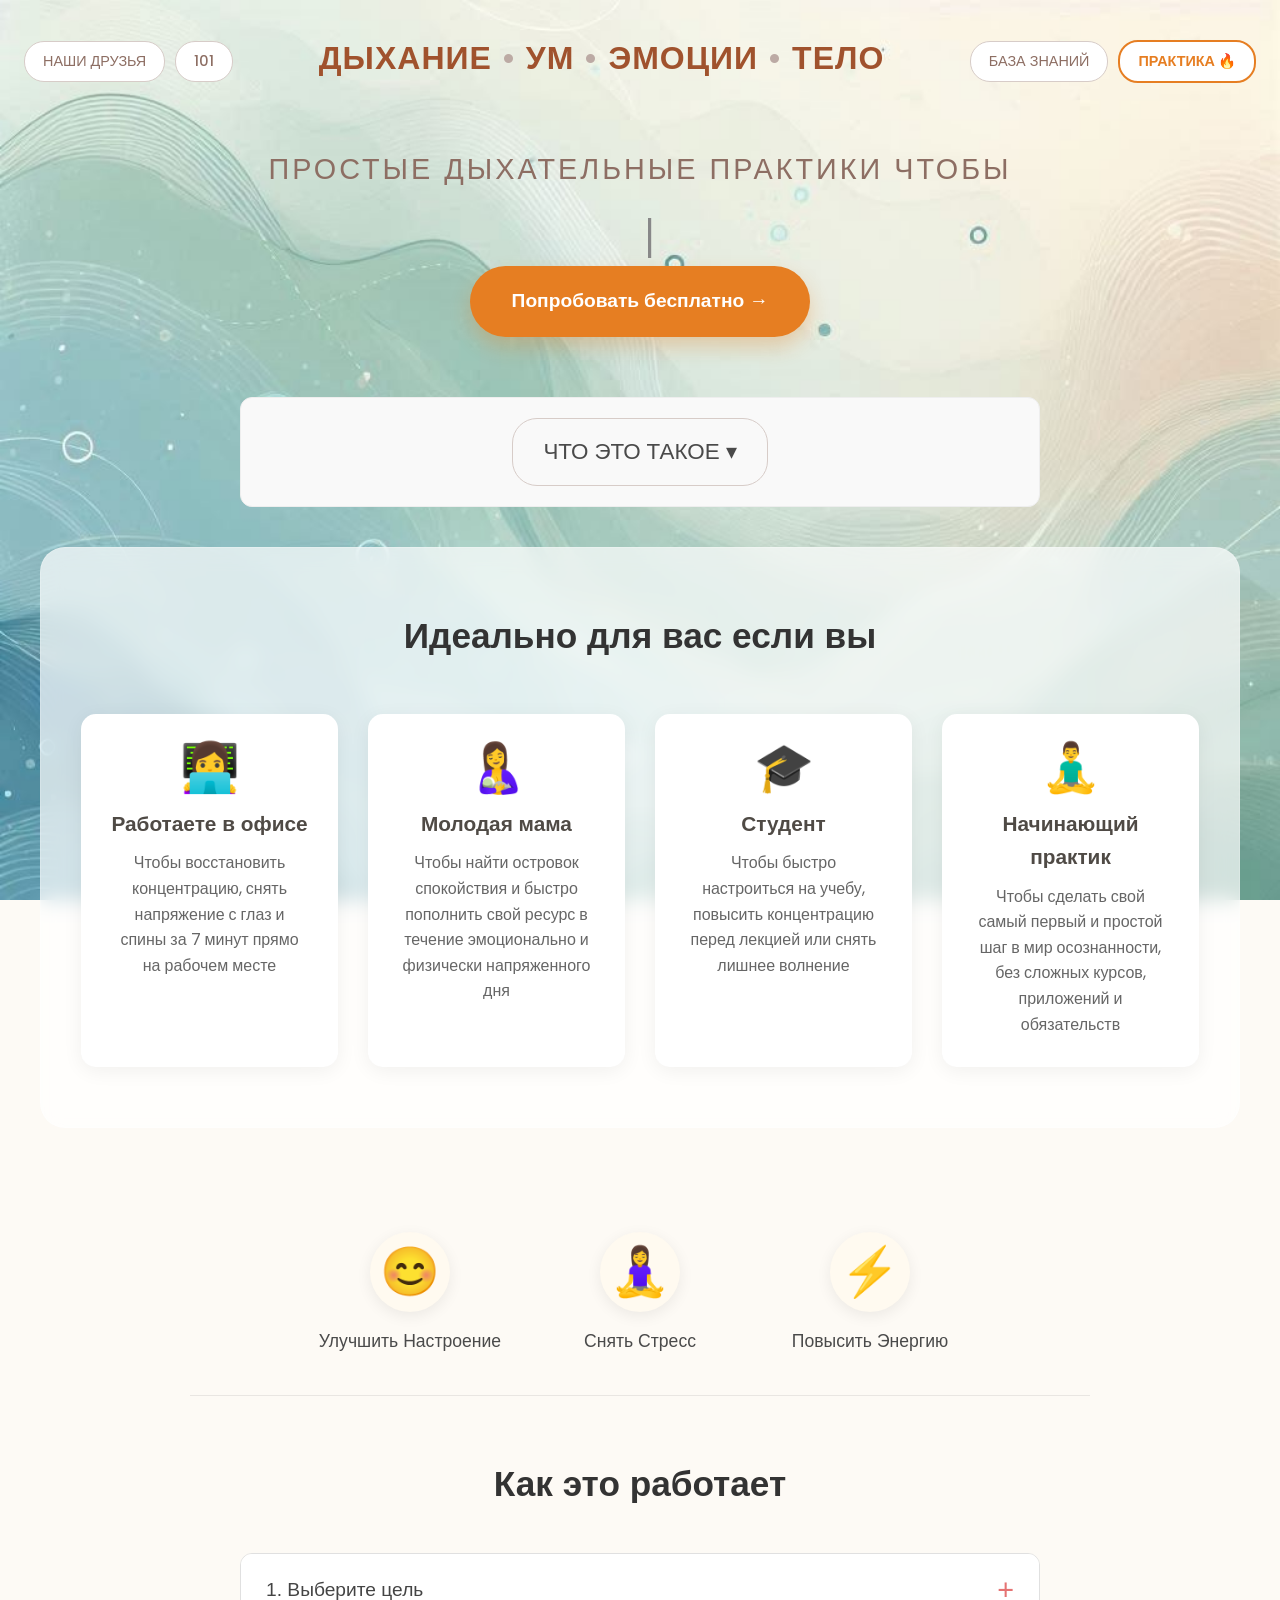
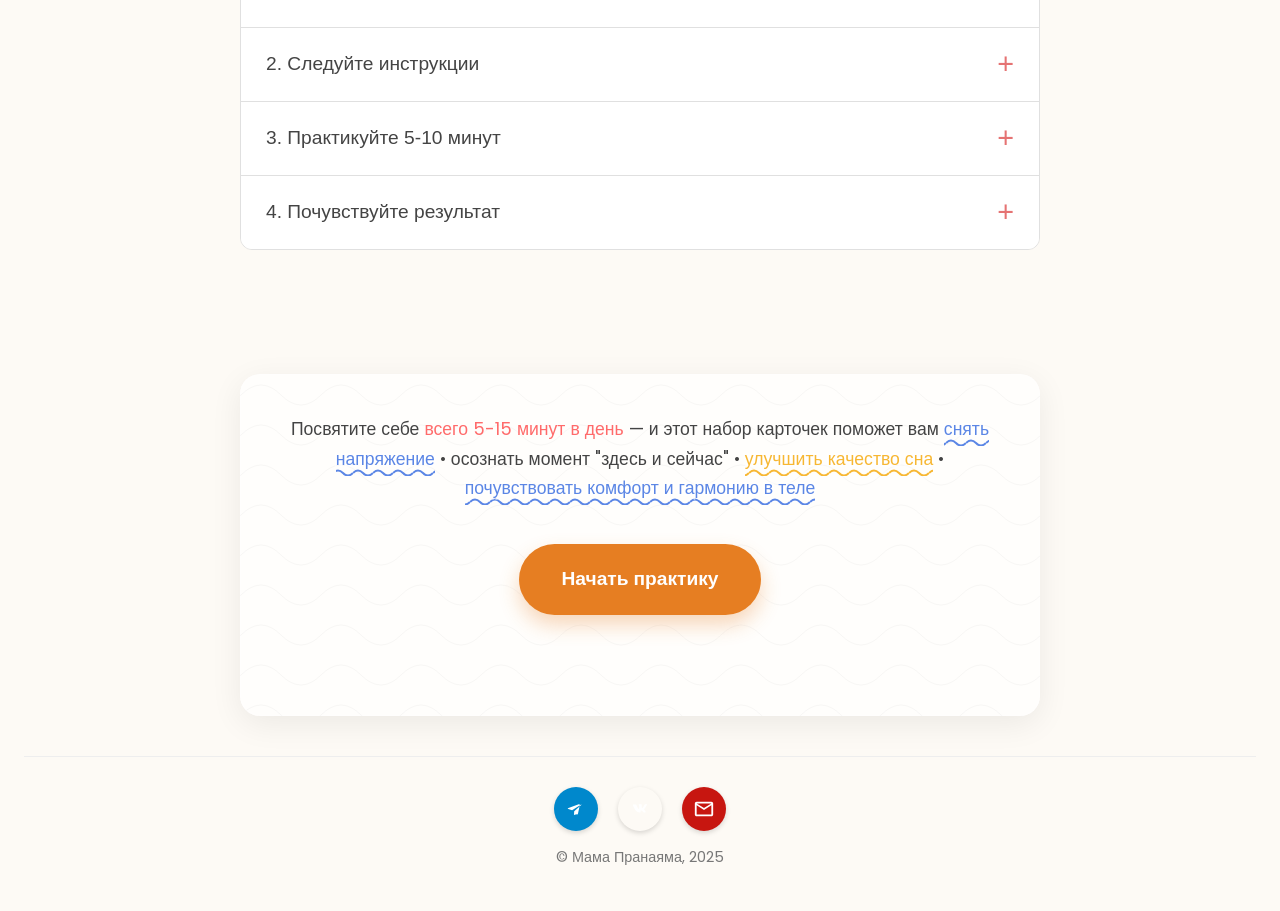
==== commit f5a36ce8: "Update index.html" ====
--- a/index.html
+++ b/index.html
@@ -15,8 +15,8 @@
         <header class="site-header">
             <div class="top-nav-bar">
                 <div class="nav-group-left">
-                    <a href="index.html" class="nav-button current-page">ГЛАВНАЯ</a>
-                    <a href="wiki.html" class="nav-button">БАЗА ЗНАНИЙ</a>
+                    <a href="friends.html" class="nav-button">НАШИ ДРУЗЬЯ</a>
+                    <a href="101.html" class="nav-button panel-101">101</a>
                 </div>
                 <h1 class="site-title">
                     <a class="site-title-link" href="index.html"> 
@@ -27,12 +27,12 @@
                     </a>
                 </h1>
                 <div class="nav-group-right">
-                    <a href="practice.html" class="nav-button" style="border-color: #E67E22; color: #E67E22;">ПРАКТИКА 🔥</a>
-                    <a href="projects.html" class="nav-button">НАШИ ПРОЕКТЫ</a>
+                    <a href="wiki.html" class="nav-button">БАЗА ЗНАНИЙ</a>
+                    <a href="practice.html" class="nav-button" style="border: 2px solid #E67E22; color: #E67E22; font-weight:700;">ПРАКТИКА 🔥</a>
                 </div>
             </div>
 
-            <!-- HERO SECTION -->
+            <!-- HERO TEXT -->
             <div class="hero-text-container">
                 <div class="typing-headline-multiline">
                     <span class="headline-static-part">ПРОСТЫЕ ДЫХАТЕЛЬНЫЕ ПРАКТИКИ ЧТОБЫ</span>
@@ -40,14 +40,14 @@
                 </div>
             </div>
 
-            <!-- MAIN CTA BUTTON (NEW) -->
-            <div class="hero-cta-container">
+            <!-- CTA BUTTON -->
+            <div class="hero-cta-container" style="text-align: center; margin: 30px 0 60px 0;">
                 <a href="practice.html" class="cta-button-main">Попробовать бесплатно →</a>
             </div>
         </header>
 
         <main>
-            <!-- БЛОК: ЧТО ЭТО ТАКОЕ -->
+            <!-- ЧТО ЭТО ТАКОЕ -->
             <section class="pranayama-explainer-section standalone">
                 <div class="explainer-toggle">
                     ЧТО ЭТО ТАКОЕ <span class="arrow"> ▾ </span>
@@ -59,7 +59,7 @@
                 </div>
             </section>
 
-            <!-- БЛОК: ДЛЯ КОГО -->
+            <!-- ДЛЯ КОГО -->
             <section class="for-whom-section">
                 <h2>Идеально для вас если вы</h2>
                 <div class="audience-container">
@@ -86,7 +86,7 @@
                 </div>
             </section>
 
-            <!-- БЛОК: БЫСТРЫЕ ВЫГОДЫ -->
+            <!-- БЫСТРЫЕ ВЫГОДЫ -->
             <section class="quick-benefits-section">
                 <div class="benefit-item">
                     <div class="benefit-icon">😊</div>
@@ -102,11 +102,10 @@
                 </div>
             </section>
             
-            <!-- БЛОК: КАК ЭТО РАБОТАЕТ -->
+            <!-- КАК ЭТО РАБОТАЕТ -->
             <section class="how-it-works-accordion-section">
                 <h2>Как это работает</h2>
                 <div class="accordion-container">
-                    <!-- Steps 1-4 Content (Preserved) -->
                     <div class="accordion-item">
                         <button class="accordion-header"><span class="accordion-title">1. Выберите цель</span><span class="accordion-icon">+</span></button>
                         <div class="accordion-content"><div class="content-inner"><img src="./images/placeholder-1.png" alt="Выбор цели" class="accordion-image"><p>Почувствовали негатив? Нужен покой? Хотите получить мощный энергетический буст —> жмите тег и выбирайте карточку</p></div></div>
@@ -126,7 +125,7 @@
                 </div>
             </section>
 
-             <!-- БЛОК: ПРОДУКТ ИНТРО -->
+            <!-- PRODUCT INTRO -->
             <section class="product-intro-section">
                 <p class="intro-text">
                     Посвятите себе <span style="color: #FF6B6B;">всего 5-15 минут в день</span> — и этот набор карточек поможет вам
@@ -134,7 +133,7 @@
                     • осознать момент "здесь и сейчас" • <span class="highlight-wavy color-orange">улучшить качество сна</span>
                     • <span class="highlight-wavy color-blue">почувствовать комфорт и гармонию в теле</span>
                 </p>
-                <div class="hero-cta-container">
+                <div class="hero-cta-container" style="text-align: center; margin-top: 30px;">
                     <a href="practice.html" class="cta-button-main">Начать практику</a>
                 </div>
             </section>
